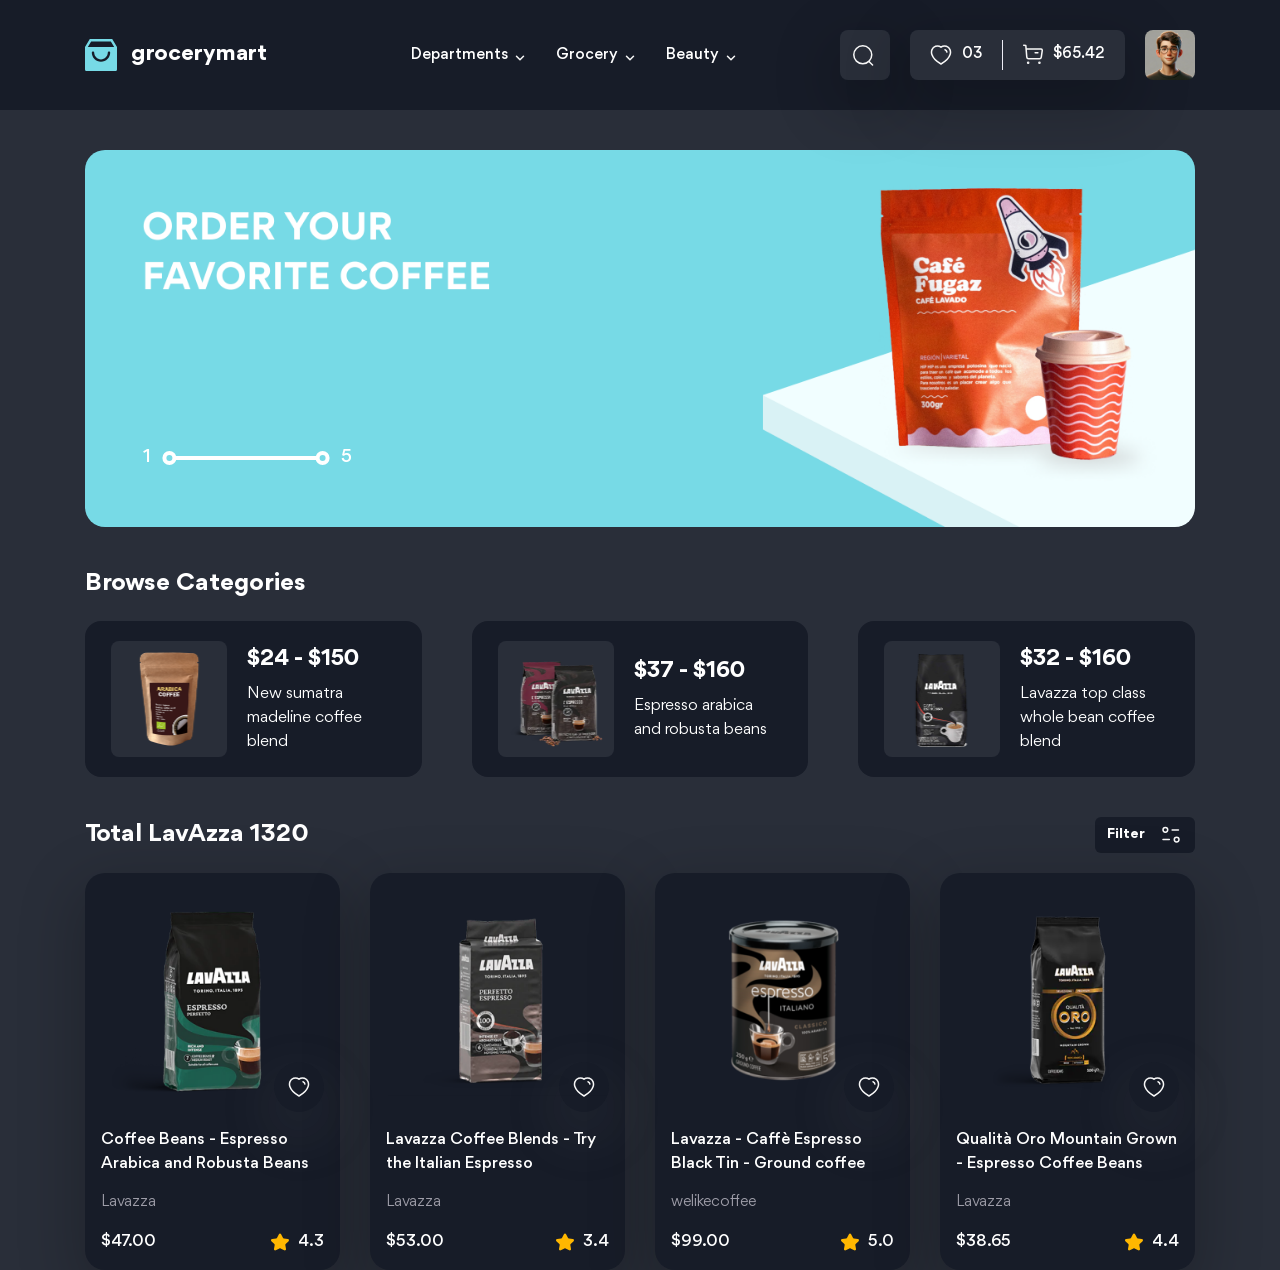
==== index.html @ 38f85eb4 "product card" ====
<!DOCTYPE html>
<html lang="en" class="dark">
    <head>
        <meta charset="UTF-8" />
        <meta name="viewport" content="width=device-width, initial-scale=1.0" />
        <title>Grocery Mart</title>

        <!-- Font -->
        <link rel="stylesheet" href="./assets/fonts/stylesheet.css" />
        <!-- Favicon -->
        <link rel="apple-touch-icon" sizes="76x76" href="./assets/favicon/apple-touch-icon.png" />
        <link rel="icon" type="image/png" sizes="32x32" href="./assets/favicon/favicon-32x32.png" />
        <link rel="icon" type="image/png" sizes="16x16" href="./assets/favicon/favicon-16x16.png" />
        <link rel="manifest" href="./assets/favicon/site.webmanifest" />
        <link rel="mask-icon" href="./assets/favicon/safari-pinned-tab.svg" color="#5bbad5" />
        <meta name="msapplication-TileColor" content="#da532c" />
        <meta name="theme-color" content="#ffffff" />

        <!-- Style CSS -->
        <link rel="stylesheet" href="./assets/css/main.css" />
        <!-- Scripts -->
        <script src="./assets/js/scripts.js"></script>
    </head>

    <body>
        <!-- Header -->
        <header id="header" class="header"></header>
        <script>
            load("#header", "./templates/header.html");
        </script>

        <!-- Main content -->
        <div class="container home">
            <!-- SlideShow -->
            <section class="home__container">
                <div class="slideshow">
                    <div class="slideshow__inner">
                        <div class="slideshow__item">
                            <a class="slideshow__link">
                                <picture>
                                    <source
                                        media="(max-width: 767.98px)"
                                        srcset="./assets/img/slideshow/slide-1-md.png"
                                    />
                                    <img src="./assets/img/slideshow/slide-1.png" alt="" class="slideshow__img" />
                                </picture>
                            </a>
                        </div>
                    </div>

                    <div class="slideshow__page">
                        <span class="slideshow__num">1</span>
                        <span class="slideshow__slider"></span>
                        <span class="slideshow__num">5</span>
                    </div>
                </div>
            </section>
            <!-- Browse Categories -->
            <section class="home__container">
                <h2 class="home__heading">Browse Categories</h2>
                <div class="home__cate row row-cols-3 row-cols-md-1">
                    <!-- Category item 1 -->
                    <div class="col">
                        <article class="cate-item">
                            <img src="./assets/img/category-item/item-1.png" alt="" class="cate-item__thumb" />
                            <section class="cate-item__info">
                                <h3 class="cate-item__title">$24 - $150</h3>
                                <p class="cate-item__desc">New sumatra madeline coffee blend</p>
                            </section>
                        </article>
                    </div>

                    <!-- Category item 2 -->
                    <div class="col">
                        <article class="cate-item">
                            <img src="./assets/img/category-item/item-2.png" alt="" class="cate-item__thumb" />
                            <section class="cate-item__info">
                                <h3 class="cate-item__title">$37 - $160</h3>
                                <p class="cate-item__desc">Espresso arabica and robusta beans</p>
                            </section>
                        </article>
                    </div>

                    <!-- Category item 3 -->
                    <div class="col">
                        <article class="cate-item">
                            <img src="./assets/img/category-item/item-3.png" alt="" class="cate-item__thumb" />
                            <section class="cate-item__info">
                                <h3 class="cate-item__title">$32 - $160</h3>
                                <p class="cate-item__desc">Lavazza top class whole bean coffee blend</p>
                            </section>
                        </article>
                    </div>
                </div>
            </section>
            <!-- Browse Product -->
            <section class="home__container">
                <div class="home__row">
                    <h2 class="home__heading">Total LavAzza 1320</h2>
                    <button class="filter-btn">
                        Filter
                        <img src="./assets/icons/filter.svg" alt="" class="icon filter-btn__icon" />
                    </button>
                </div>
                <div class="row row-cols-4 row-cols-lg-2 row-cols-sm-1 g-lg-3 g-md-2 gx-sm-4">
                    <!-- Product Card 1 -->
                    <div class="col">
                        <article class="product-card">
                            <div class="product-card__img-wrap">
                                <a href="#!">
                                    <img src="./assets/img/product/item-1.png" alt="" class="product-card__thumb" />
                                </a>
                                <button class="like-btn like-btn--liked product-card__like-btn">
                                    <img src="./assets/icons/heart.svg" alt="" class="icon like-btn__icon" />
                                </button>
                            </div>

                            <a href="">
                                <h3 class="product-card__title">Coffee Beans - Espresso Arabica and Robusta Beans</h3>
                            </a>
                            <p class="product-card__brand">Lavazza</p>
                            <div class="product-card__row">
                                <span class="product-card__price">$47.00</span>
                                <img src="./assets/icons/star.svg" alt="" class="product-card__star" />
                                <span class="product-card__score">4.3</span>
                            </div>
                        </article>
                    </div>

                    <!-- Product Card 2 -->
                    <div class="col">
                        <article class="product-card">
                            <div class="product-card__img-wrap">
                                <a href="#!">
                                    <img src="./assets/img/product/item-2.png" alt="" class="product-card__thumb" />
                                </a>
                                <button class="like-btn like-btn--liked product-card__like-btn">
                                    <img src="./assets/icons/heart.svg" alt="" class="icon like-btn__icon" />
                                </button>
                            </div>

                            <a href="">
                                <h3 class="product-card__title">Lavazza Coffee Blends - Try the Italian Espresso</h3>
                            </a>
                            <p class="product-card__brand">Lavazza</p>
                            <div class="product-card__row">
                                <span class="product-card__price">$53.00</span>
                                <img src="./assets/icons/star.svg" alt="" class="product-card__star" />
                                <span class="product-card__score">3.4</span>
                            </div>
                        </article>
                    </div>

                    <!-- Product Card 3 -->
                    <div class="col">
                        <article class="product-card">
                            <div class="product-card__img-wrap">
                                <a href="#!">
                                    <img src="./assets/img/product/item-3.png" alt="" class="product-card__thumb" />
                                </a>
                                <button class="like-btn like-btn--liked product-card__like-btn">
                                    <img src="./assets/icons/heart.svg" alt="" class="icon like-btn__icon" />
                                </button>
                            </div>

                            <a href="">
                                <h3 class="product-card__title">Lavazza - Caffè Espresso Black Tin - Ground coffee</h3>
                            </a>
                            <p class="product-card__brand">welikecoffee</p>
                            <div class="product-card__row">
                                <span class="product-card__price">$99.00</span>
                                <img src="./assets/icons/star.svg" alt="" class="product-card__star" />
                                <span class="product-card__score">5.0</span>
                            </div>
                        </article>
                    </div>

                    <!-- Product Card 4 -->
                    <div class="col">
                        <article class="product-card">
                            <div class="product-card__img-wrap">
                                <a href="#!">
                                    <img src="./assets/img/product/item-4.png" alt="" class="product-card__thumb" />
                                </a>
                                <button class="like-btn like-btn--liked product-card__like-btn">
                                    <img src="./assets/icons/heart.svg" alt="" class="icon like-btn__icon" />
                                </button>
                            </div>

                            <a href="">
                                <h3 class="product-card__title">Qualità Oro Mountain Grown - Espresso Coffee Beans</h3>
                            </a>
                            <p class="product-card__brand">Lavazza</p>
                            <div class="product-card__row">
                                <span class="product-card__price">$38.65 </span>
                                <img src="./assets/icons/star.svg" alt="" class="product-card__star" />
                                <span class="product-card__score">4.4</span>
                            </div>
                        </article>
                    </div>
                </div>
            </section>

            <!-- Footer -->
            <footer id="footer"></footer>
            <script>
                load("#footer", "./templates/footer.html");
            </script>
        </div>
    </body>
</html>
---- assets/fonts/stylesheet.css ----
@font-face {
    font-family: 'Gordita';
    src: url('Gordita-Bold.woff2') format('woff2'),
        url('Gordita-Bold.woff') format('woff');
    font-weight: bold;
    font-style: normal;
    font-display: swap;
}

@font-face {
    font-family: 'Gordita';
    src: url('Gordita-Light.woff2') format('woff2'),
        url('Gordita-Light.woff') format('woff');
    font-weight: 300;
    font-style: normal;
    font-display: swap;
}

@font-face {
    font-family: 'Gordita';
    src: url('Gordita-BoldItalic.woff2') format('woff2'),
        url('Gordita-BoldItalic.woff') format('woff');
    font-weight: bold;
    font-style: italic;
    font-display: swap;
}

@font-face {
    font-family: 'Gordita';
    src: url('Gordita-LightItalic.woff2') format('woff2'),
        url('Gordita-LightItalic.woff') format('woff');
    font-weight: 300;
    font-style: italic;
    font-display: swap;
}

@font-face {
    font-family: 'Gordita';
    src: url('Gordita-Regular.woff2') format('woff2'),
        url('Gordita-Regular.woff') format('woff');
    font-weight: normal;
    font-style: normal;
    font-display: swap;
}

@font-face {
    font-family: 'Gordita';
    src: url('Gordita-MediumItalic.woff2') format('woff2'),
        url('Gordita-MediumItalic.woff') format('woff');
    font-weight: 500;
    font-style: italic;
    font-display: swap;
}

@font-face {
    font-family: 'Gordita';
    src: url('Gordita-Black.woff2') format('woff2'),
        url('Gordita-Black.woff') format('woff');
    font-weight: 900;
    font-style: normal;
    font-display: swap;
}

@font-face {
    font-family: 'Gordita';
    src: url('Gordita-BlackItalic.woff2') format('woff2'),
        url('Gordita-BlackItalic.woff') format('woff');
    font-weight: 900;
    font-style: italic;
    font-display: swap;
}

@font-face {
    font-family: 'Gordita';
    src: url('Gordita-Italic.woff2') format('woff2'),
        url('Gordita-Italic.woff') format('woff');
    font-weight: normal;
    font-style: italic;
    font-display: swap;
}

@font-face {
    font-family: 'Gordita';
    src: url('Gordita-Medium.woff2') format('woff2'),
        url('Gordita-Medium.woff') format('woff');
    font-weight: 500;
    font-style: normal;
    font-display: swap;
}
---- assets/css/main.css ----
/* http://meyerweb.com/eric/tools/css/reset/ 
   v2.0 | 20110126
   License: none (public domain)
*/
html,
body,
div,
span,
applet,
object,
iframe,
h1,
h2,
h3,
h4,
h5,
h6,
p,
blockquote,
pre,
a,
abbr,
acronym,
address,
big,
cite,
code,
del,
dfn,
em,
img,
ins,
kbd,
q,
s,
samp,
small,
strike,
strong,
sub,
sup,
tt,
var,
b,
u,
i,
center,
dl,
dt,
dd,
ol,
ul,
li,
fieldset,
form,
label,
legend,
table,
caption,
tbody,
tfoot,
thead,
tr,
th,
td,
article,
aside,
canvas,
details,
embed,
figure,
figcaption,
footer,
header,
hgroup,
menu,
nav,
output,
ruby,
section,
summary,
time,
mark,
audio,
video {
  margin: 0;
  padding: 0;
  border: 0;
  font-size: 100%;
  font: inherit;
  vertical-align: baseline;
}

/* HTML5 display-role reset for older browsers */
article,
aside,
details,
figcaption,
figure,
footer,
header,
hgroup,
menu,
nav,
section {
  display: block;
}

body {
  line-height: 1;
}

ol,
ul {
  list-style: none;
}

blockquote,
q {
  quotes: none;
}

blockquote:before,
blockquote:after,
q:before,
q:after {
  content: "";
  content: none;
}

table {
  border-collapse: collapse;
  border-spacing: 0;
}

*,
::before,
::after {
  box-sizing: border-box;
}

html {
  font-size: 62.5%;
}

body {
  font-size: 1.6rem;
  font-family: Gordita, sans-serif;
  color: var(--text-color);
  background-color: var(--body-bg);
}

a {
  color: inherit;
  text-decoration: none;
}

button {
  padding: 0;
  border: none;
  outline: none;
  background-color: transparent;
  cursor: pointer;
}

a,
img,
button,
input,
textarea,
select {
  font-family: inherit;
  color: inherit;
  -webkit-tap-highlight-color: transparent;
}

.icon {
  filter: var(--icon-color);
}

.row > *, .container-fluid, .container {
  padding-left: calc(var(--grid-gutter-x) * 0.5);
  padding-right: calc(var(--grid-gutter-x) * 0.5);
}

.container-fluid, .container {
  --grid-gutter-x: 30px;
  --grid-gutter-y: 0;
  width: 100%;
  margin-left: auto;
  margin-right: auto;
}

.container {
  width: 1370px;
}

.row {
  display: flex;
  flex-wrap: wrap;
  margin-top: calc(var(--grid-gutter-y) * -1);
  margin-left: calc(var(--grid-gutter-x) * 0.5 * -1);
  margin-right: calc(var(--grid-gutter-x) * 0.5 * -1);
}
.row > * {
  margin-top: var(--grid-gutter-y);
}

.col {
  flex: 1 0;
}

.row-cols-1 > * {
  flex: 0 0 auto;
  width: 100%;
}

.row-cols-2 > * {
  flex: 0 0 auto;
  width: 50%;
}

.row-cols-3 > * {
  flex: 0 0 auto;
  width: 33.3333333333%;
}

.row-cols-4 > * {
  flex: 0 0 auto;
  width: 25%;
}

.row-cols-5 > * {
  flex: 0 0 auto;
  width: 20%;
}

.row-cols-6 > * {
  flex: 0 0 auto;
  width: 16.6666666667%;
}

.col-1 {
  flex: 0 0 auto;
  width: 8.3333333333%;
}

.col-2 {
  flex: 0 0 auto;
  width: 16.6666666667%;
}

.col-3 {
  flex: 0 0 auto;
  width: 25%;
}

.col-4 {
  flex: 0 0 auto;
  width: 33.3333333333%;
}

.col-5 {
  flex: 0 0 auto;
  width: 41.6666666667%;
}

.col-6 {
  flex: 0 0 auto;
  width: 50%;
}

.col-7 {
  flex: 0 0 auto;
  width: 58.3333333333%;
}

.col-8 {
  flex: 0 0 auto;
  width: 66.6666666667%;
}

.col-9 {
  flex: 0 0 auto;
  width: 75%;
}

.col-10 {
  flex: 0 0 auto;
  width: 83.3333333333%;
}

.col-11 {
  flex: 0 0 auto;
  width: 91.6666666667%;
}

.col-12 {
  flex: 0 0 auto;
  width: 100%;
}

.offset-0 {
  margin-left: 0;
}

.offset-1 {
  margin-left: 8.3333333333%;
}

.offset-2 {
  margin-left: 16.6666666667%;
}

.offset-3 {
  margin-left: 25%;
}

.offset-4 {
  margin-left: 33.3333333333%;
}

.offset-5 {
  margin-left: 41.6666666667%;
}

.offset-6 {
  margin-left: 50%;
}

.offset-7 {
  margin-left: 58.3333333333%;
}

.offset-8 {
  margin-left: 66.6666666667%;
}

.offset-9 {
  margin-left: 75%;
}

.offset-10 {
  margin-left: 83.3333333333%;
}

.offset-11 {
  margin-left: 91.6666666667%;
}

.g-0,
.gx-0 {
  --grid-gutter-x: 0px;
}

.g-0,
.gy-0 {
  --grid-gutter-y: 0px;
}

.g-1,
.gx-1 {
  --grid-gutter-x: 7.5px;
}

.g-1,
.gy-1 {
  --grid-gutter-y: 7.5px;
}

.g-2,
.gx-2 {
  --grid-gutter-x: 15px;
}

.g-2,
.gy-2 {
  --grid-gutter-y: 15px;
}

.g-3,
.gx-3 {
  --grid-gutter-x: 30px;
}

.g-3,
.gy-3 {
  --grid-gutter-y: 30px;
}

.g-4,
.gx-4 {
  --grid-gutter-x: 45px;
}

.g-4,
.gy-4 {
  --grid-gutter-y: 45px;
}

.g-5,
.gx-5 {
  --grid-gutter-x: 90px;
}

.g-5,
.gy-5 {
  --grid-gutter-y: 90px;
}

@media (max-width: 1399.98px) {
  .container {
    max-width: 1140px;
  }
  .row-cols-xxl-1 > * {
    flex: 0 0 auto;
    width: 100%;
  }
  .row-cols-xxl-2 > * {
    flex: 0 0 auto;
    width: 50%;
  }
  .row-cols-xxl-3 > * {
    flex: 0 0 auto;
    width: 33.3333333333%;
  }
  .row-cols-xxl-4 > * {
    flex: 0 0 auto;
    width: 25%;
  }
  .row-cols-xxl-5 > * {
    flex: 0 0 auto;
    width: 20%;
  }
  .row-cols-xxl-6 > * {
    flex: 0 0 auto;
    width: 16.6666666667%;
  }
  .col-xxl-1 {
    flex: 0 0 auto;
    width: 8.3333333333%;
  }
  .col-xxl-2 {
    flex: 0 0 auto;
    width: 16.6666666667%;
  }
  .col-xxl-3 {
    flex: 0 0 auto;
    width: 25%;
  }
  .col-xxl-4 {
    flex: 0 0 auto;
    width: 33.3333333333%;
  }
  .col-xxl-5 {
    flex: 0 0 auto;
    width: 41.6666666667%;
  }
  .col-xxl-6 {
    flex: 0 0 auto;
    width: 50%;
  }
  .col-xxl-7 {
    flex: 0 0 auto;
    width: 58.3333333333%;
  }
  .col-xxl-8 {
    flex: 0 0 auto;
    width: 66.6666666667%;
  }
  .col-xxl-9 {
    flex: 0 0 auto;
    width: 75%;
  }
  .col-xxl-10 {
    flex: 0 0 auto;
    width: 83.3333333333%;
  }
  .col-xxl-11 {
    flex: 0 0 auto;
    width: 91.6666666667%;
  }
  .col-xxl-12 {
    flex: 0 0 auto;
    width: 100%;
  }
  .offset-xxl-0 {
    margin-left: 0;
  }
  .offset-xxl-1 {
    margin-left: 8.3333333333%;
  }
  .offset-xxl-2 {
    margin-left: 16.6666666667%;
  }
  .offset-xxl-3 {
    margin-left: 25%;
  }
  .offset-xxl-4 {
    margin-left: 33.3333333333%;
  }
  .offset-xxl-5 {
    margin-left: 41.6666666667%;
  }
  .offset-xxl-6 {
    margin-left: 50%;
  }
  .offset-xxl-7 {
    margin-left: 58.3333333333%;
  }
  .offset-xxl-8 {
    margin-left: 66.6666666667%;
  }
  .offset-xxl-9 {
    margin-left: 75%;
  }
  .offset-xxl-10 {
    margin-left: 83.3333333333%;
  }
  .offset-xxl-11 {
    margin-left: 91.6666666667%;
  }
  .g-xxl-0,
  .gx-xxl-0 {
    --grid-gutter-x: 0px;
  }
  .g-xxl-0,
  .gy-xxl-0 {
    --grid-gutter-y: 0px;
  }
  .g-xxl-1,
  .gx-xxl-1 {
    --grid-gutter-x: 7.5px;
  }
  .g-xxl-1,
  .gy-xxl-1 {
    --grid-gutter-y: 7.5px;
  }
  .g-xxl-2,
  .gx-xxl-2 {
    --grid-gutter-x: 15px;
  }
  .g-xxl-2,
  .gy-xxl-2 {
    --grid-gutter-y: 15px;
  }
  .g-xxl-3,
  .gx-xxl-3 {
    --grid-gutter-x: 30px;
  }
  .g-xxl-3,
  .gy-xxl-3 {
    --grid-gutter-y: 30px;
  }
  .g-xxl-4,
  .gx-xxl-4 {
    --grid-gutter-x: 45px;
  }
  .g-xxl-4,
  .gy-xxl-4 {
    --grid-gutter-y: 45px;
  }
  .g-xxl-5,
  .gx-xxl-5 {
    --grid-gutter-x: 90px;
  }
  .g-xxl-5,
  .gy-xxl-5 {
    --grid-gutter-y: 90px;
  }
}
@media (max-width: 1199.98px) {
  .container {
    max-width: 960px;
  }
  .row-cols-xl-1 > * {
    flex: 0 0 auto;
    width: 100%;
  }
  .row-cols-xl-2 > * {
    flex: 0 0 auto;
    width: 50%;
  }
  .row-cols-xl-3 > * {
    flex: 0 0 auto;
    width: 33.3333333333%;
  }
  .row-cols-xl-4 > * {
    flex: 0 0 auto;
    width: 25%;
  }
  .row-cols-xl-5 > * {
    flex: 0 0 auto;
    width: 20%;
  }
  .row-cols-xl-6 > * {
    flex: 0 0 auto;
    width: 16.6666666667%;
  }
  .col-xl-1 {
    flex: 0 0 auto;
    width: 8.3333333333%;
  }
  .col-xl-2 {
    flex: 0 0 auto;
    width: 16.6666666667%;
  }
  .col-xl-3 {
    flex: 0 0 auto;
    width: 25%;
  }
  .col-xl-4 {
    flex: 0 0 auto;
    width: 33.3333333333%;
  }
  .col-xl-5 {
    flex: 0 0 auto;
    width: 41.6666666667%;
  }
  .col-xl-6 {
    flex: 0 0 auto;
    width: 50%;
  }
  .col-xl-7 {
    flex: 0 0 auto;
    width: 58.3333333333%;
  }
  .col-xl-8 {
    flex: 0 0 auto;
    width: 66.6666666667%;
  }
  .col-xl-9 {
    flex: 0 0 auto;
    width: 75%;
  }
  .col-xl-10 {
    flex: 0 0 auto;
    width: 83.3333333333%;
  }
  .col-xl-11 {
    flex: 0 0 auto;
    width: 91.6666666667%;
  }
  .col-xl-12 {
    flex: 0 0 auto;
    width: 100%;
  }
  .offset-xl-0 {
    margin-left: 0;
  }
  .offset-xl-1 {
    margin-left: 8.3333333333%;
  }
  .offset-xl-2 {
    margin-left: 16.6666666667%;
  }
  .offset-xl-3 {
    margin-left: 25%;
  }
  .offset-xl-4 {
    margin-left: 33.3333333333%;
  }
  .offset-xl-5 {
    margin-left: 41.6666666667%;
  }
  .offset-xl-6 {
    margin-left: 50%;
  }
  .offset-xl-7 {
    margin-left: 58.3333333333%;
  }
  .offset-xl-8 {
    margin-left: 66.6666666667%;
  }
  .offset-xl-9 {
    margin-left: 75%;
  }
  .offset-xl-10 {
    margin-left: 83.3333333333%;
  }
  .offset-xl-11 {
    margin-left: 91.6666666667%;
  }
  .g-xl-0,
  .gx-xl-0 {
    --grid-gutter-x: 0px;
  }
  .g-xl-0,
  .gy-xl-0 {
    --grid-gutter-y: 0px;
  }
  .g-xl-1,
  .gx-xl-1 {
    --grid-gutter-x: 7.5px;
  }
  .g-xl-1,
  .gy-xl-1 {
    --grid-gutter-y: 7.5px;
  }
  .g-xl-2,
  .gx-xl-2 {
    --grid-gutter-x: 15px;
  }
  .g-xl-2,
  .gy-xl-2 {
    --grid-gutter-y: 15px;
  }
  .g-xl-3,
  .gx-xl-3 {
    --grid-gutter-x: 30px;
  }
  .g-xl-3,
  .gy-xl-3 {
    --grid-gutter-y: 30px;
  }
  .g-xl-4,
  .gx-xl-4 {
    --grid-gutter-x: 45px;
  }
  .g-xl-4,
  .gy-xl-4 {
    --grid-gutter-y: 45px;
  }
  .g-xl-5,
  .gx-xl-5 {
    --grid-gutter-x: 90px;
  }
  .g-xl-5,
  .gy-xl-5 {
    --grid-gutter-y: 90px;
  }
}
@media (max-width: 991.98px) {
  .container {
    max-width: 720px;
  }
  .row-cols-lg-1 > * {
    flex: 0 0 auto;
    width: 100%;
  }
  .row-cols-lg-2 > * {
    flex: 0 0 auto;
    width: 50%;
  }
  .row-cols-lg-3 > * {
    flex: 0 0 auto;
    width: 33.3333333333%;
  }
  .row-cols-lg-4 > * {
    flex: 0 0 auto;
    width: 25%;
  }
  .row-cols-lg-5 > * {
    flex: 0 0 auto;
    width: 20%;
  }
  .row-cols-lg-6 > * {
    flex: 0 0 auto;
    width: 16.6666666667%;
  }
  .col-lg-1 {
    flex: 0 0 auto;
    width: 8.3333333333%;
  }
  .col-lg-2 {
    flex: 0 0 auto;
    width: 16.6666666667%;
  }
  .col-lg-3 {
    flex: 0 0 auto;
    width: 25%;
  }
  .col-lg-4 {
    flex: 0 0 auto;
    width: 33.3333333333%;
  }
  .col-lg-5 {
    flex: 0 0 auto;
    width: 41.6666666667%;
  }
  .col-lg-6 {
    flex: 0 0 auto;
    width: 50%;
  }
  .col-lg-7 {
    flex: 0 0 auto;
    width: 58.3333333333%;
  }
  .col-lg-8 {
    flex: 0 0 auto;
    width: 66.6666666667%;
  }
  .col-lg-9 {
    flex: 0 0 auto;
    width: 75%;
  }
  .col-lg-10 {
    flex: 0 0 auto;
    width: 83.3333333333%;
  }
  .col-lg-11 {
    flex: 0 0 auto;
    width: 91.6666666667%;
  }
  .col-lg-12 {
    flex: 0 0 auto;
    width: 100%;
  }
  .offset-lg-0 {
    margin-left: 0;
  }
  .offset-lg-1 {
    margin-left: 8.3333333333%;
  }
  .offset-lg-2 {
    margin-left: 16.6666666667%;
  }
  .offset-lg-3 {
    margin-left: 25%;
  }
  .offset-lg-4 {
    margin-left: 33.3333333333%;
  }
  .offset-lg-5 {
    margin-left: 41.6666666667%;
  }
  .offset-lg-6 {
    margin-left: 50%;
  }
  .offset-lg-7 {
    margin-left: 58.3333333333%;
  }
  .offset-lg-8 {
    margin-left: 66.6666666667%;
  }
  .offset-lg-9 {
    margin-left: 75%;
  }
  .offset-lg-10 {
    margin-left: 83.3333333333%;
  }
  .offset-lg-11 {
    margin-left: 91.6666666667%;
  }
  .g-lg-0,
  .gx-lg-0 {
    --grid-gutter-x: 0px;
  }
  .g-lg-0,
  .gy-lg-0 {
    --grid-gutter-y: 0px;
  }
  .g-lg-1,
  .gx-lg-1 {
    --grid-gutter-x: 7.5px;
  }
  .g-lg-1,
  .gy-lg-1 {
    --grid-gutter-y: 7.5px;
  }
  .g-lg-2,
  .gx-lg-2 {
    --grid-gutter-x: 15px;
  }
  .g-lg-2,
  .gy-lg-2 {
    --grid-gutter-y: 15px;
  }
  .g-lg-3,
  .gx-lg-3 {
    --grid-gutter-x: 30px;
  }
  .g-lg-3,
  .gy-lg-3 {
    --grid-gutter-y: 30px;
  }
  .g-lg-4,
  .gx-lg-4 {
    --grid-gutter-x: 45px;
  }
  .g-lg-4,
  .gy-lg-4 {
    --grid-gutter-y: 45px;
  }
  .g-lg-5,
  .gx-lg-5 {
    --grid-gutter-x: 90px;
  }
  .g-lg-5,
  .gy-lg-5 {
    --grid-gutter-y: 90px;
  }
}
@media (max-width: 767.98px) {
  .container {
    max-width: 540px;
  }
  .row-cols-md-1 > * {
    flex: 0 0 auto;
    width: 100%;
  }
  .row-cols-md-2 > * {
    flex: 0 0 auto;
    width: 50%;
  }
  .row-cols-md-3 > * {
    flex: 0 0 auto;
    width: 33.3333333333%;
  }
  .row-cols-md-4 > * {
    flex: 0 0 auto;
    width: 25%;
  }
  .row-cols-md-5 > * {
    flex: 0 0 auto;
    width: 20%;
  }
  .row-cols-md-6 > * {
    flex: 0 0 auto;
    width: 16.6666666667%;
  }
  .col-md-1 {
    flex: 0 0 auto;
    width: 8.3333333333%;
  }
  .col-md-2 {
    flex: 0 0 auto;
    width: 16.6666666667%;
  }
  .col-md-3 {
    flex: 0 0 auto;
    width: 25%;
  }
  .col-md-4 {
    flex: 0 0 auto;
    width: 33.3333333333%;
  }
  .col-md-5 {
    flex: 0 0 auto;
    width: 41.6666666667%;
  }
  .col-md-6 {
    flex: 0 0 auto;
    width: 50%;
  }
  .col-md-7 {
    flex: 0 0 auto;
    width: 58.3333333333%;
  }
  .col-md-8 {
    flex: 0 0 auto;
    width: 66.6666666667%;
  }
  .col-md-9 {
    flex: 0 0 auto;
    width: 75%;
  }
  .col-md-10 {
    flex: 0 0 auto;
    width: 83.3333333333%;
  }
  .col-md-11 {
    flex: 0 0 auto;
    width: 91.6666666667%;
  }
  .col-md-12 {
    flex: 0 0 auto;
    width: 100%;
  }
  .offset-md-0 {
    margin-left: 0;
  }
  .offset-md-1 {
    margin-left: 8.3333333333%;
  }
  .offset-md-2 {
    margin-left: 16.6666666667%;
  }
  .offset-md-3 {
    margin-left: 25%;
  }
  .offset-md-4 {
    margin-left: 33.3333333333%;
  }
  .offset-md-5 {
    margin-left: 41.6666666667%;
  }
  .offset-md-6 {
    margin-left: 50%;
  }
  .offset-md-7 {
    margin-left: 58.3333333333%;
  }
  .offset-md-8 {
    margin-left: 66.6666666667%;
  }
  .offset-md-9 {
    margin-left: 75%;
  }
  .offset-md-10 {
    margin-left: 83.3333333333%;
  }
  .offset-md-11 {
    margin-left: 91.6666666667%;
  }
  .g-md-0,
  .gx-md-0 {
    --grid-gutter-x: 0px;
  }
  .g-md-0,
  .gy-md-0 {
    --grid-gutter-y: 0px;
  }
  .g-md-1,
  .gx-md-1 {
    --grid-gutter-x: 7.5px;
  }
  .g-md-1,
  .gy-md-1 {
    --grid-gutter-y: 7.5px;
  }
  .g-md-2,
  .gx-md-2 {
    --grid-gutter-x: 15px;
  }
  .g-md-2,
  .gy-md-2 {
    --grid-gutter-y: 15px;
  }
  .g-md-3,
  .gx-md-3 {
    --grid-gutter-x: 30px;
  }
  .g-md-3,
  .gy-md-3 {
    --grid-gutter-y: 30px;
  }
  .g-md-4,
  .gx-md-4 {
    --grid-gutter-x: 45px;
  }
  .g-md-4,
  .gy-md-4 {
    --grid-gutter-y: 45px;
  }
  .g-md-5,
  .gx-md-5 {
    --grid-gutter-x: 90px;
  }
  .g-md-5,
  .gy-md-5 {
    --grid-gutter-y: 90px;
  }
}
@media (max-width: 575.98px) {
  .container {
    max-width: 100%;
  }
  .row-cols-sm-1 > * {
    flex: 0 0 auto;
    width: 100%;
  }
  .row-cols-sm-2 > * {
    flex: 0 0 auto;
    width: 50%;
  }
  .row-cols-sm-3 > * {
    flex: 0 0 auto;
    width: 33.3333333333%;
  }
  .row-cols-sm-4 > * {
    flex: 0 0 auto;
    width: 25%;
  }
  .row-cols-sm-5 > * {
    flex: 0 0 auto;
    width: 20%;
  }
  .row-cols-sm-6 > * {
    flex: 0 0 auto;
    width: 16.6666666667%;
  }
  .col-sm-1 {
    flex: 0 0 auto;
    width: 8.3333333333%;
  }
  .col-sm-2 {
    flex: 0 0 auto;
    width: 16.6666666667%;
  }
  .col-sm-3 {
    flex: 0 0 auto;
    width: 25%;
  }
  .col-sm-4 {
    flex: 0 0 auto;
    width: 33.3333333333%;
  }
  .col-sm-5 {
    flex: 0 0 auto;
    width: 41.6666666667%;
  }
  .col-sm-6 {
    flex: 0 0 auto;
    width: 50%;
  }
  .col-sm-7 {
    flex: 0 0 auto;
    width: 58.3333333333%;
  }
  .col-sm-8 {
    flex: 0 0 auto;
    width: 66.6666666667%;
  }
  .col-sm-9 {
    flex: 0 0 auto;
    width: 75%;
  }
  .col-sm-10 {
    flex: 0 0 auto;
    width: 83.3333333333%;
  }
  .col-sm-11 {
    flex: 0 0 auto;
    width: 91.6666666667%;
  }
  .col-sm-12 {
    flex: 0 0 auto;
    width: 100%;
  }
  .offset-sm-0 {
    margin-left: 0;
  }
  .offset-sm-1 {
    margin-left: 8.3333333333%;
  }
  .offset-sm-2 {
    margin-left: 16.6666666667%;
  }
  .offset-sm-3 {
    margin-left: 25%;
  }
  .offset-sm-4 {
    margin-left: 33.3333333333%;
  }
  .offset-sm-5 {
    margin-left: 41.6666666667%;
  }
  .offset-sm-6 {
    margin-left: 50%;
  }
  .offset-sm-7 {
    margin-left: 58.3333333333%;
  }
  .offset-sm-8 {
    margin-left: 66.6666666667%;
  }
  .offset-sm-9 {
    margin-left: 75%;
  }
  .offset-sm-10 {
    margin-left: 83.3333333333%;
  }
  .offset-sm-11 {
    margin-left: 91.6666666667%;
  }
  .g-sm-0,
  .gx-sm-0 {
    --grid-gutter-x: 0px;
  }
  .g-sm-0,
  .gy-sm-0 {
    --grid-gutter-y: 0px;
  }
  .g-sm-1,
  .gx-sm-1 {
    --grid-gutter-x: 7.5px;
  }
  .g-sm-1,
  .gy-sm-1 {
    --grid-gutter-y: 7.5px;
  }
  .g-sm-2,
  .gx-sm-2 {
    --grid-gutter-x: 15px;
  }
  .g-sm-2,
  .gy-sm-2 {
    --grid-gutter-y: 15px;
  }
  .g-sm-3,
  .gx-sm-3 {
    --grid-gutter-x: 30px;
  }
  .g-sm-3,
  .gy-sm-3 {
    --grid-gutter-y: 30px;
  }
  .g-sm-4,
  .gx-sm-4 {
    --grid-gutter-x: 45px;
  }
  .g-sm-4,
  .gy-sm-4 {
    --grid-gutter-y: 45px;
  }
  .g-sm-5,
  .gx-sm-5 {
    --grid-gutter-x: 90px;
  }
  .g-sm-5,
  .gy-sm-5 {
    --grid-gutter-y: 90px;
  }
}
.d-block {
  display: block !important;
}

.d-flex {
  display: flex !important;
}

.d-grid {
  display: grid !important;
}

.d-none {
  display: none !important;
}

@media (max-width: 1399.98px) {
  .d-xxl-block {
    display: block !important;
  }
  .d-xxl-flex {
    display: flex !important;
  }
  .d-xxl-grid {
    display: grid !important;
  }
  .d-xxl-none {
    display: none !important;
  }
}
@media (max-width: 1199.98px) {
  .d-xl-block {
    display: block !important;
  }
  .d-xl-flex {
    display: flex !important;
  }
  .d-xl-grid {
    display: grid !important;
  }
  .d-xl-none {
    display: none !important;
  }
}
@media (max-width: 991.98px) {
  .d-lg-block {
    display: block !important;
  }
  .d-lg-flex {
    display: flex !important;
  }
  .d-lg-grid {
    display: grid !important;
  }
  .d-lg-none {
    display: none !important;
  }
}
@media (max-width: 767.98px) {
  .d-md-block {
    display: block !important;
  }
  .d-md-flex {
    display: flex !important;
  }
  .d-md-grid {
    display: grid !important;
  }
  .d-md-none {
    display: none !important;
  }
}
@media (max-width: 575.98px) {
  .d-sm-block {
    display: block !important;
  }
  .d-sm-flex {
    display: flex !important;
  }
  .d-sm-grid {
    display: grid !important;
  }
  .d-sm-none {
    display: none !important;
  }
}
html {
  --text-color: #1a162e;
  --icon-color: brightness(0) saturate(100%) invert(8%) sepia(12%) saturate(4150%) hue-rotate(216deg) brightness(93%)
      contrast(95%);
  --body-bg: #f6f6f6;
  --header-bg-color: #eee;
  --top-act-group-bg-color: #fff;
  --top-act-group-shadow: rgba(237, 237, 246, 0.2);
  --top-act-group-separate: #ededf6;
  --dropdown-bg-color: #fff;
  --dropdown-shadow-color: rgba(200, 200, 200, 0.4);
  --top-menu-border-color: #d2d1d6;
  --sidebar-bg: #fff;
  --cate-item-bg: #eee;
  --cate-item-thumb-bg: #fff;
  --cate-item-title-color: #000;
  --filter-btn-color: #6c6c72;
  --filter-btn-bg: #fff;
  --like-btn-shadow: rgba(124, 124, 124, 0.2);
  --product-card-bg: #fff;
  --product-card-shadow: rgba(237, 237, 246, 0.2);
}
@media (max-width: 991.98px) {
  html {
    --header-bg-color: #fff;
    --header-shadow-color: rgba(237, 237, 246, 0.2);
  }
}
@media (max-width: 767.98px) {
  html {
    --cate-item-bg: #fff;
  }
}

html.dark {
  --text-color: #fff;
  --icon-color: brightness(0) saturate(100%) invert(100%) sepia(0%) saturate(7500%) hue-rotate(341deg)
      brightness(101%) contrast(94%);
  --body-bg: #292e39;
  --header-bg-color: #171c28;
  --top-act-group-bg-color: #292e39;
  --top-act-group-shadow: rgba(0, 0, 0, 0.2);
  --top-act-group-separate: #ededf6;
  --dropdown-bg-color: #2f3441;
  --dropdown-shadow-color: rgba(23, 28, 40, 0.4);
  --dropdown-arrow-color: brightness(0) saturate(100%) invert(19%) sepia(14%) saturate(862%) hue-rotate(185deg)
      brightness(88%) contrast(89%);
  --top-menu-border-color: #171c28;
  --menu-column-icon-color: brightness(0) saturate(100%) invert(99%) sepia(85%) saturate(55%) hue-rotate(210deg)
      brightness(113%) contrast(95%);
  --sidebar-bg: #292e39;
  --cate-item-bg: #171c28;
  --cate-item-thumb-bg: #292e39;
  --cate-item-title-color: #fff;
  --filter-btn-color: #fff;
  --filter-btn-bg: #171c28;
  --product-card-bg: #171c28;
  --product-card-shadow: rgba(0, 0, 0, 0.2);
}
@media (max-width: 991.98px) {
  html.dark {
    --header-shadow-color: rgba(0, 0, 0, 0.2);
  }
}

.top-act__btn, .top-act__group, .top-act, .navbar__link, .navbar__list, .top-bar {
  display: flex;
  align-items: center;
}

.header {
  background-color: var(--header-bg-color);
}
@media (max-width: 991.98px) {
  .header {
    box-shadow: 0px 20px 60px 10px var(--header-shadow-color);
  }
}

.top-bar {
  position: relative;
  z-index: 1;
  padding: 30px 0;
}
@media (max-width: 767.98px) {
  .top-bar {
    padding: 16px 0;
    justify-content: space-between;
  }
}
@media (max-width: 991.98px) {
  .top-bar {
    padding: 20px 0;
  }
}

.navbar {
  margin-left: 129px;
}
@media (max-width: 1199.98px) {
  .navbar {
    margin-left: 28px;
  }
}
@media (max-width: 991.98px) {
  .navbar {
    position: fixed;
    z-index: 9;
    inset: 0 50% 0 0;
    margin-left: 0;
    padding: 20px 0;
    background-color: var(--sidebar-bg);
    border-radius: 0px 20px 20px 0px;
    translate: -100%;
    transition: translate 0.5s;
  }
  .navbar.show {
    translate: 0;
    box-shadow: 0px 40px 90px 20px var(--dropdown-shadow-color);
  }
  .navbar.show ~ .navbar__overlay {
    visibility: visible;
    opacity: 1;
  }
}
@media (max-width: 575.98px) {
  .navbar {
    inset: 0 20% 0 0;
  }
}
.navbar__close-btn {
  display: none;
}
@media (max-width: 991.98px) {
  .navbar__close-btn {
    display: block;
    padding: 10px 40px;
  }
}
@media (max-width: 575.98px) {
  .navbar__close-btn {
    padding: 0px 20px 10px;
  }
}
.navbar__overlay {
  visibility: hidden;
  opacity: 0;
  transition: visibility 0.5s, opacity 0.5s;
}
@media (max-width: 991.98px) {
  .navbar__overlay {
    position: fixed;
    inset: 0;
    z-index: 8;
    background-color: rgba(0, 0, 0, 0.4);
  }
}
@media (max-width: 991.98px) {
  .navbar__list {
    flex-direction: column;
    align-items: flex-start;
    overflow-y: auto;
    overscroll-behavior: contain;
    height: calc(100% - 40px);
  }
}
@media (max-width: 767.98px) {
  .navbar__list {
    height: calc(100% - 125px);
  }
}
.navbar__link {
  gap: 6px;
  padding: 0 15px;
  height: 50px;
  font-size: 1.5rem;
  font-weight: 500;
  line-height: 1.467;
}
@media (max-width: 991.98px) {
  .navbar__link {
    padding: 0 40px;
    justify-content: space-between;
    font-size: 1.6rem;
    line-height: 150%; /* 150% */
  }
}
@media (max-width: 575.98px) {
  .navbar__link {
    height: 44px;
    padding: 0 20px;
  }
}
.navbar__item:hover .dropdown {
  display: block;
}
@media (max-width: 991.98px) {
  .navbar__item {
    width: 100%;
  }
  .navbar__item:hover .dropdown {
    display: none;
  }
  .navbar__item--active .dropdown {
    display: block !important;
  }
}
.navbar__arrow {
  margin-top: 5px;
  transition: rotate 0.25s;
}
@media (max-width: 991.98px) {
  .navbar__arrow {
    rotate: -90deg;
  }
}
.navbar__item--active .navbar__arrow {
  rotate: 0deg;
}

.top-act {
  gap: 20px;
  margin-left: auto;
}
@media (max-width: 767.98px) {
  .top-act {
    margin-left: 0;
  }
}
.top-act__group {
  min-width: 50px;
  height: 50px;
  border-radius: 8px;
  background: var(--top-act-group-bg-color);
  box-shadow: 0px 20px 60px 10px var(--top-act-group-shadow);
}
@media (max-width: 991.98px) {
  .top-act__group--single {
    display: none;
  }
}
.top-act__group--single .top-act__btn {
  padding: 13px;
}
.top-act__btn {
  gap: 10px;
  padding: 13px 20px;
  cursor: pointer;
}
.top-act__title {
  font-size: 1.5rem;
  font-weight: 500;
  line-height: 146.667%;
}
.top-act__separate {
  width: 1px;
  height: 30px;
  background: var(--top-act-group-separate);
}
.top-act__avatar {
  display: block;
  width: 50px;
  height: 50px;
  border-radius: 8px;
  cursor: pointer;
}

.nav-btn {
  height: 50px;
  align-items: center;
  padding: 0 40px;
}
@media (max-width: 575.98px) {
  .nav-btn {
    height: 44px;
    padding: 0 20px;
  }
}
.nav-btn__title, .nav-btn__qnt {
  font-size: 1.5rem;
  font-weight: 500;
  line-height: 2.2rem; /* 146.667% */
}
.nav-btn__title {
  margin-left: 16px;
}
.nav-btn__qnt {
  margin-left: auto;
}

.logo {
  display: flex;
  align-items: center;
  gap: 14px;
}
@media (max-width: 991.98px) {
  .logo {
    gap: 10px;
    margin-left: 45px;
  }
}
@media (max-width: 767.98px) {
  .logo {
    margin-left: 0;
  }
}
.logo__title {
  font-size: 2.2rem;
  font-weight: 700;
  line-height: 1.45;
}
@media (max-width: 991.98px) {
  .logo__title {
    font-size: 1.8rem;
  }
}
@media (max-width: 991.98px) {
  .logo__img {
    width: 24px;
  }
}

.dropdown {
  position: absolute;
  left: 0;
  width: min(1240px, 100%);
  padding-top: 54px;
  display: none;
}
@media (max-width: 991.98px) {
  .dropdown {
    padding-top: 0;
    position: static;
  }
}
.dropdown__inner {
  --inner-padding: 30px;
  position: relative;
  padding: var(--inner-padding);
  border-radius: 20px;
  background: var(--dropdown-bg-color);
  box-shadow: 0px 40px 90px 20px var(--dropdown-shadow-color);
}
.dropdown__inner::before {
  content: url(../icons/dropdown-arow.svg);
  position: absolute;
  top: -12px;
  left: var(--arrow-left-pos);
  transform: translateX(-50%);
  filter: var(--dropdown-arrow-color);
}
@media (max-width: 991.98px) {
  .dropdown__inner {
    padding: 0 40px;
    border-radius: 0;
    background: transparent;
    box-shadow: none;
  }
  .dropdown__inner::before {
    content: none;
  }
}
@media (max-width: 575.98px) {
  .dropdown__inner {
    padding: 0 20px;
  }
}

.top-menu {
  --main-column-width: 292px;
  --max-inner-height: calc(min(582px, 100vh - 158px) - var(--inner-padding) * 2);
  position: relative;
}
.top-menu__main {
  width: var(--main-column-width);
  height: var(--max-inner-height);
  box-shadow: 1px 0 0 var(--top-menu-border-color);
  overflow-y: auto;
}
@media (max-width: 991.98px) {
  .top-menu__main {
    width: 100%;
    height: auto;
    box-shadow: none;
  }
}

.menu-column {
  display: flex;
  gap: 14px;
}
.menu-column + .menu-column {
  margin-top: 20px;
}
@media (max-width: 991.98px) {
  .menu-column {
    margin-top: 12px;
  }
}
.menu-column__icon {
  position: relative;
  flex-shrink: 0;
  width: 36px;
  height: 36px;
}
@media (max-width: 1199.98px) {
  .menu-column__icon {
    display: none;
  }
}
@media (max-width: 991.98px) {
  .menu-column__icon {
    display: block;
  }
}
.menu-column__icon-1 {
  width: 30px;
  height: 30px;
  object-fit: contain;
}
.menu-column__icon-2 {
  position: absolute;
  right: 0;
  bottom: 0;
  width: 24px;
  height: 24px;
  object-fit: contain;
  filter: var(--menu-column-icon-color);
}
.menu-column__content {
  flex: 1;
}
.menu-column__heading {
  margin: 4px 0 24px;
  font-size: 1.6rem;
  font-weight: 500;
  line-height: 150%;
}
.menu-column__list {
  margin-top: 19px;
}
@media (max-width: 991.98px) {
  .menu-column__list {
    margin-top: 0;
  }
}
.menu-column__item--active .sub-menu {
  display: grid;
}
.menu-column__item--active > .menu-column__link, .menu-column__item:hover > .menu-column__link {
  color: #0071dc;
  font-weight: 500;
}
.menu-column__link {
  display: block;
  padding: 7px 0;
  font-size: 1.4rem;
  line-height: 142.857%;
}

.sub-menu {
  padding-left: var(--inner-padding);
  position: absolute;
  inset: 0 0 0 var(--main-column-width);
  display: none;
  grid-template-columns: repeat(3, 1fr);
  gap: var(--inner-padding);
  overflow-y: auto;
}
@media (max-width: 991.98px) {
  .sub-menu {
    padding-left: 0;
    position: initial;
    grid-template-columns: 1fr;
  }
}
.sub-menu--not-main {
  padding-left: 0;
  height: var(--max-inner-height);
  position: initial;
  inset: initial;
  display: grid;
  grid-template-columns: repeat(4, 1fr);
}
@media (max-width: 991.98px) {
  .sub-menu--not-main {
    grid-template-columns: 1fr;
    height: auto;
  }
}

.slideshow {
  position: relative;
}
.slideshow__inner {
  display: flex;
  overflow: hidden;
}
.slideshow__item {
  position: relative;
  flex-shrink: 0;
  width: 100%;
  padding-top: 34%;
}
@media (max-width: 767.98px) {
  .slideshow__item {
    padding-top: 50%;
  }
}
.slideshow__img {
  position: absolute;
  top: 0;
  left: 0;
  width: 100%;
  height: 100%;
  object-fit: cover;
  border-radius: 20px;
}
.slideshow__page {
  --color: #fff;
  width: 12.8%;
  position: absolute;
  bottom: 15%;
  left: 5.2%;
  display: flex;
  align-items: center;
  gap: 24px;
}
.slideshow__num {
  color: var(--color);
  font-size: 1.8rem;
  font-weight: 500;
  line-height: 144.444%; /* 144.444% */
}
@media (max-width: 767.98px) {
  .slideshow__num {
    font-size: 1.4rem;
    line-height: 142.857%; /* 142.857% */
  }
}
.slideshow__slider {
  position: relative;
  width: 100%;
  height: 4px;
  flex-shrink: 0;
  background: var(--color);
}
.slideshow__slider::before, .slideshow__slider::after {
  content: "";
  position: absolute;
  top: 50%;
  translate: 0 -50%;
  width: 14px;
  height: 14px;
  border: 4px solid var(--color);
  border-radius: 50%;
}
@media (max-width: 767.98px) {
  .slideshow__slider::before, .slideshow__slider::after {
    border: 3px solid var(--color);
  }
}
.slideshow__slider::before {
  left: 0;
  translate: -90% -50%;
}
.slideshow__slider::after {
  right: 0;
  translate: 90% -50%;
}

.cate-item {
  border-radius: 16px;
  background: var(--cate-item-bg);
  display: flex;
  padding: 20px 26px;
  height: 100%;
  align-items: center;
  gap: 20px;
}
@media (max-width: 1199.98px) {
  .cate-item {
    flex-direction: column;
  }
}
@media (max-width: 767.98px) {
  .cate-item {
    flex-direction: row;
  }
}
.cate-item__thumb {
  display: block;
  width: 116px;
  height: 116px;
  object-fit: contain;
  background-color: var(--cate-item-thumb-bg);
  border-radius: 8px;
}
@media (max-width: 1199.98px) {
  .cate-item__thumb {
    width: 100%;
    height: 150px;
    margin: 0 auto;
  }
}
@media (max-width: 767.98px) {
  .cate-item__thumb {
    width: 88px;
    height: 88px;
    margin: 0;
  }
}
.cate-item__info {
  padding-right: 30px;
}
@media (max-width: 1399.98px) {
  .cate-item__info {
    padding-right: 0;
  }
}
@media (max-width: 1199.98px) {
  .cate-item__info {
    padding: 0 15px;
    display: flex;
    flex-direction: column;
    align-items: center;
  }
}
@media (max-width: 767.98px) {
  .cate-item__info {
    align-items: flex-start;
  }
}
.cate-item__title {
  color: var(--cate-item-title-color);
  font-size: 2.2rem;
  font-weight: 700;
  line-height: 145.455%; /* 145.455% */
}
@media (max-width: 767.98px) {
  .cate-item__title {
    font-size: 1.8rem;
  }
}
.cate-item__desc {
  margin-top: 6px;
  font-size: 1.6rem;
  line-height: 150%; /* 150% */
}
@media (max-width: 1199.98px) {
  .cate-item__desc {
    text-align: center;
  }
}
@media (max-width: 767.98px) {
  .cate-item__desc {
    text-align: left;
    font-size: 1.4rem;
  }
}

.filter-btn {
  display: flex;
  align-items: center;
  gap: 14px;
  padding: 6px 12px;
  border-radius: 6px;
  background: var(--filter-btn-bg);
  color: var(--filter-btn-color);
  font-size: 1.4rem;
  font-weight: 700;
  line-height: 142.857%; /* 142.857% */
}

.like-btn {
  display: flex;
  align-items: center;
  justify-content: center;
  border-radius: 50%;
  width: 50px;
  height: 50px;
  box-shadow: 0px 20px 60px var(--like-btn-shadow);
}

.product-card {
  padding: 16px;
  border-radius: 20px;
  background: var(--product-card-bg);
  box-shadow: 0px 20px 60px 10px var(--product-card-shadow);
}
.product-card__img-wrap {
  position: relative;
  padding-top: 100%;
}
.product-card__thumb {
  position: absolute;
  top: 0;
  left: 0;
  width: 100%;
  height: 100%;
  object-fit: contain;
}
.product-card__like-btn {
  position: absolute;
  right: 0;
  bottom: 0;
}
.product-card__score, .product-card__price, .product-card__title {
  font-size: 1.6rem;
  font-weight: 500;
  line-height: 150%; /* 150% */
}
.product-card__title {
  margin-top: 16px;
}
.product-card__brand {
  margin-top: 16px;
  color: #9e9da8;
  font-size: 1.5rem;
  line-height: 146.667%; /* 146.667% */
}
.product-card__row {
  margin-top: 16px;
  display: flex;
  align-items: center;
}
.product-card__star {
  margin: 0 6px 0 auto;
}
.home__container {
  margin-top: 40px;
}
@media (max-width: 767.98px) {
  .home__container {
    margin-top: 30px;
  }
}
.home__heading {
  font-size: 2.4rem;
  font-weight: 700;
  line-height: 141.667%; /* 141.667% */
}
.home__cate {
  margin-top: 20px;
  --grid-gutter-x: 50px;
}
@media (max-width: 991.98px) {
  .home__cate {
    --grid-gutter-x: 30px;
  }
}
@media (max-width: 767.98px) {
  .home__cate {
    --grid-gutter-y: 20px;
  }
}
.home__row {
  margin-bottom: 20px;
  display: flex;
  align-items: center;
  justify-content: space-between;
}

/*# sourceMappingURL=main.css.map */
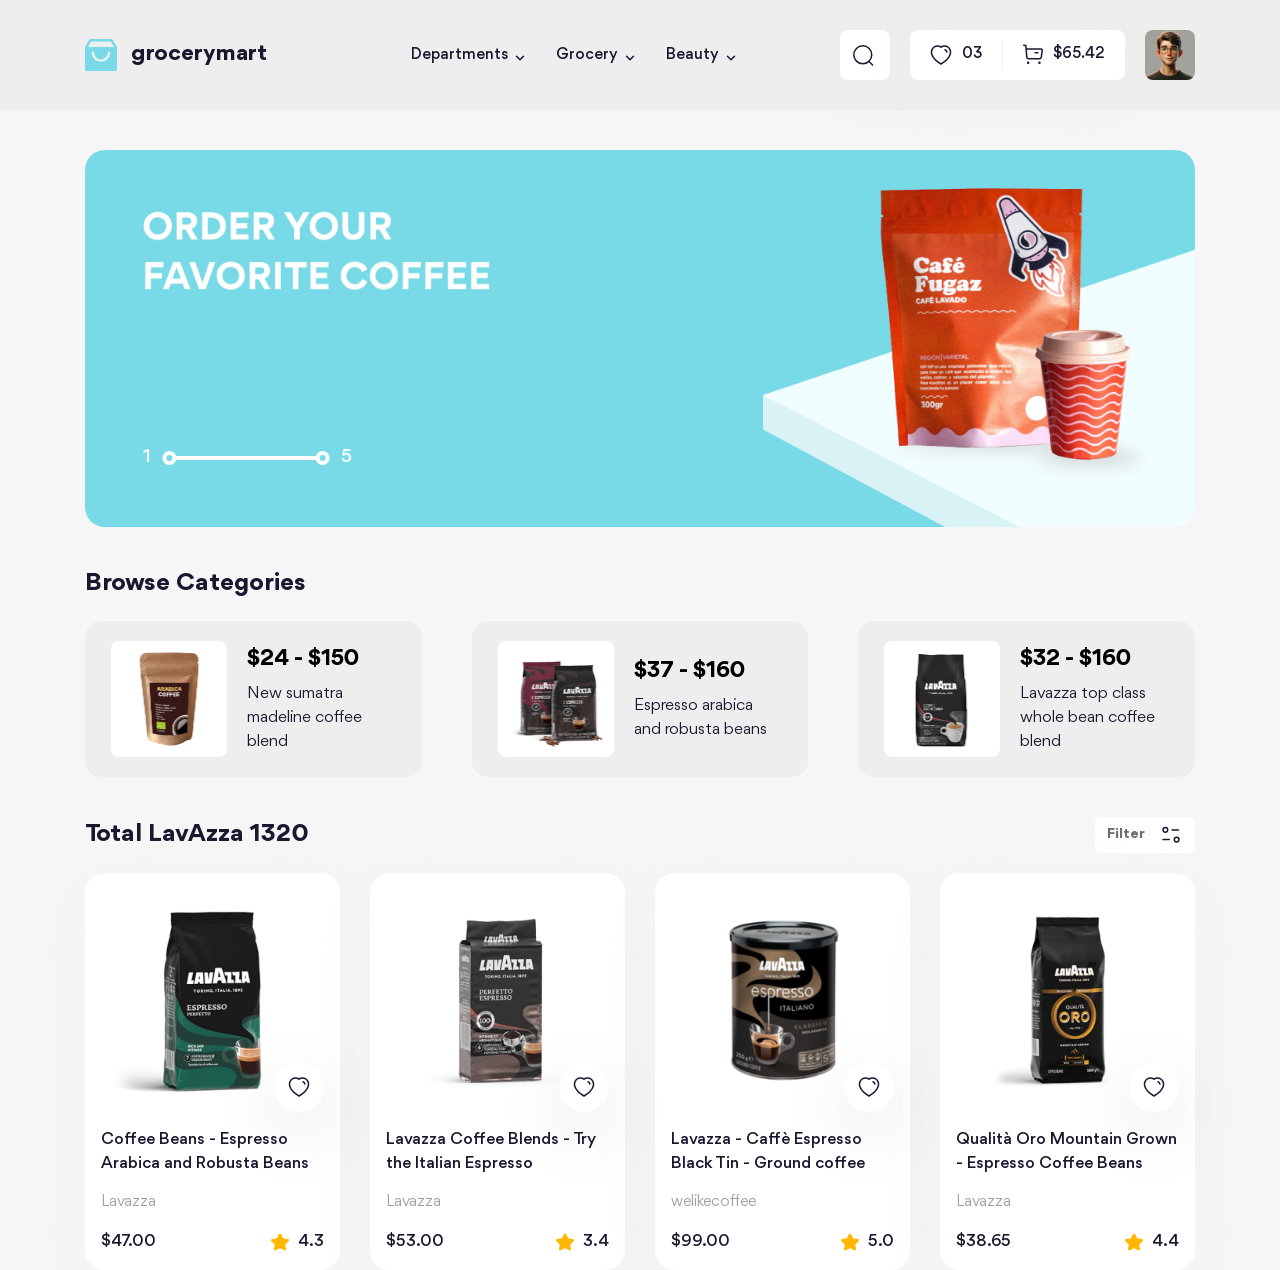
==== commit 26f0b45b: "hello" ====
--- a/index.html
+++ b/index.html
@@ -1,5 +1,5 @@
 <!DOCTYPE html>
-<html lang="en" class="dark">
+<html lang="en" class="">
     <head>
         <meta charset="UTF-8" />
         <meta name="viewport" content="width=device-width, initial-scale=1.0" />
@@ -102,7 +102,7 @@
                         <img src="./assets/icons/filter.svg" alt="" class="icon filter-btn__icon" />
                     </button>
                 </div>
-                <div class="row row-cols-4 row-cols-lg-2 row-cols-sm-1 g-lg-3 g-md-2 gx-sm-4">
+                <div class="row row-cols-4 row-cols-lg-2 row-cols-sm-1 g-lg-3 g-md-2">
                     <!-- Product Card 1 -->
                     <div class="col">
                         <article class="product-card">
--- a/assets/css/main.css
+++ b/assets/css/main.css
@@ -178,6 +178,13 @@
   filter: var(--icon-color);
 }
 
+@media (max-width: 575.98px) {
+  .container {
+    padding-left: 20px !important;
+    padding-right: 20px !important;
+  }
+}
+
 .row > *, .container-fluid, .container {
   padding-left: calc(var(--grid-gutter-x) * 0.5);
   padding-right: calc(var(--grid-gutter-x) * 0.5);
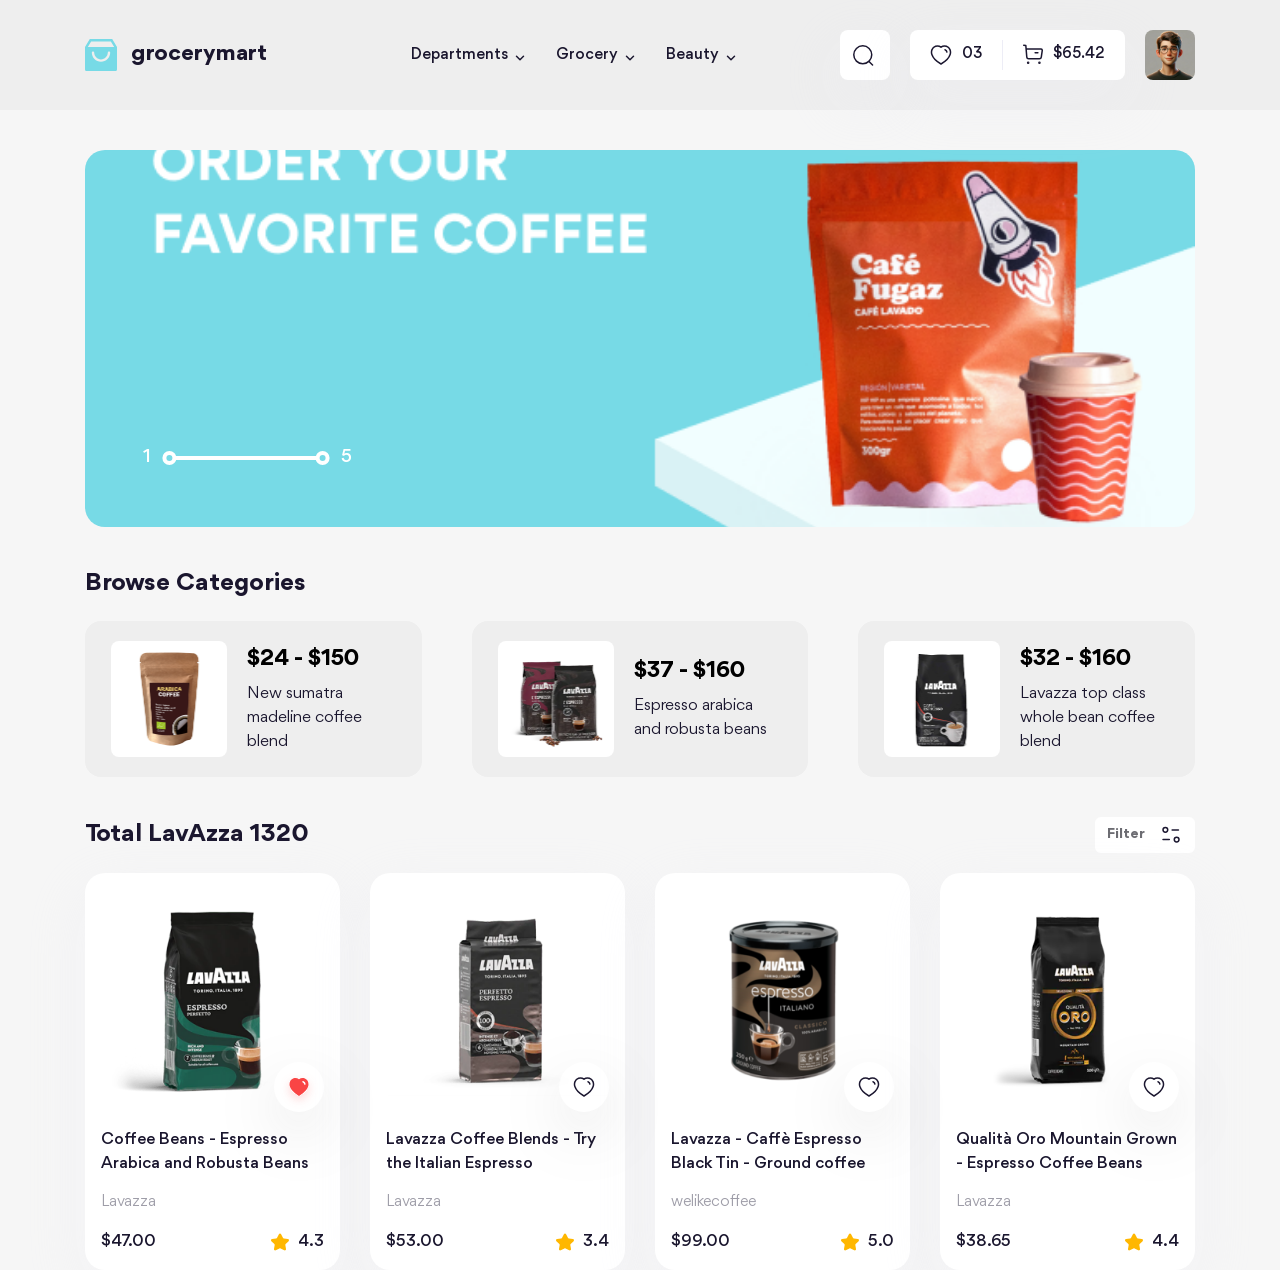
==== commit b25a2b94: "fix bug" ====
--- a/index.html
+++ b/index.html
@@ -57,7 +57,9 @@
             </section>
             <!-- Browse Categories -->
             <section class="home__container">
-                <h2 class="home__heading">Browse Categories</h2>
+                <div class="home__row">
+                    <h2 class="home__heading">Browse Categories</h2>
+                </div>
                 <div class="home__cate row row-cols-3 row-cols-md-1">
                     <!-- Category item 1 -->
                     <div class="col">
@@ -112,6 +114,7 @@
                                 </a>
                                 <button class="like-btn like-btn--liked product-card__like-btn">
                                     <img src="./assets/icons/heart.svg" alt="" class="icon like-btn__icon" />
+                                    <img src="./assets/icons/heart-red.svg" alt="" class="like-btn__icon--liked" />
                                 </button>
                             </div>
 
@@ -134,8 +137,9 @@
                                 <a href="#!">
                                     <img src="./assets/img/product/item-2.png" alt="" class="product-card__thumb" />
                                 </a>
-                                <button class="like-btn like-btn--liked product-card__like-btn">
-                                    <img src="./assets/icons/heart.svg" alt="" class="icon like-btn__icon" />
+                                <button class="like-btn product-card__like-btn">
+                                    <img src="./assets/icons/heart.svg" alt="" class="icon like-btn__icon" />
+                                    <img src="./assets/icons/heart-red.svg" alt="" class="like-btn__icon--liked" />
                                 </button>
                             </div>
 
@@ -158,8 +162,9 @@
                                 <a href="#!">
                                     <img src="./assets/img/product/item-3.png" alt="" class="product-card__thumb" />
                                 </a>
-                                <button class="like-btn like-btn--liked product-card__like-btn">
-                                    <img src="./assets/icons/heart.svg" alt="" class="icon like-btn__icon" />
+                                <button class="like-btn product-card__like-btn">
+                                    <img src="./assets/icons/heart.svg" alt="" class="icon like-btn__icon" />
+                                    <img src="./assets/icons/heart-red.svg" alt="" class="like-btn__icon--liked" />
                                 </button>
                             </div>
 
@@ -182,8 +187,9 @@
                                 <a href="#!">
                                     <img src="./assets/img/product/item-4.png" alt="" class="product-card__thumb" />
                                 </a>
-                                <button class="like-btn like-btn--liked product-card__like-btn">
-                                    <img src="./assets/icons/heart.svg" alt="" class="icon like-btn__icon" />
+                                <button class="like-btn product-card__like-btn">
+                                    <img src="./assets/icons/heart.svg" alt="" class="icon like-btn__icon" />
+                                    <img src="./assets/icons/heart-red.svg" alt="" class="like-btn__icon--liked" />
                                 </button>
                             </div>
 
--- a/assets/css/main.css
+++ b/assets/css/main.css
@@ -1989,6 +1989,15 @@
   height: 50px;
   box-shadow: 0px 20px 60px var(--like-btn-shadow);
 }
+.like-btn:not(.like-btn--liked) .like-btn__icon--liked {
+  display: none;
+}
+.like-btn--liked .like-btn__icon {
+  display: none;
+}
+.like-btn__icon--liked {
+  margin-top: 8px;
+}
 
 .product-card {
   padding: 16px;
@@ -2049,7 +2058,6 @@
   line-height: 141.667%; /* 141.667% */
 }
 .home__cate {
-  margin-top: 20px;
   --grid-gutter-x: 50px;
 }
 @media (max-width: 991.98px) {
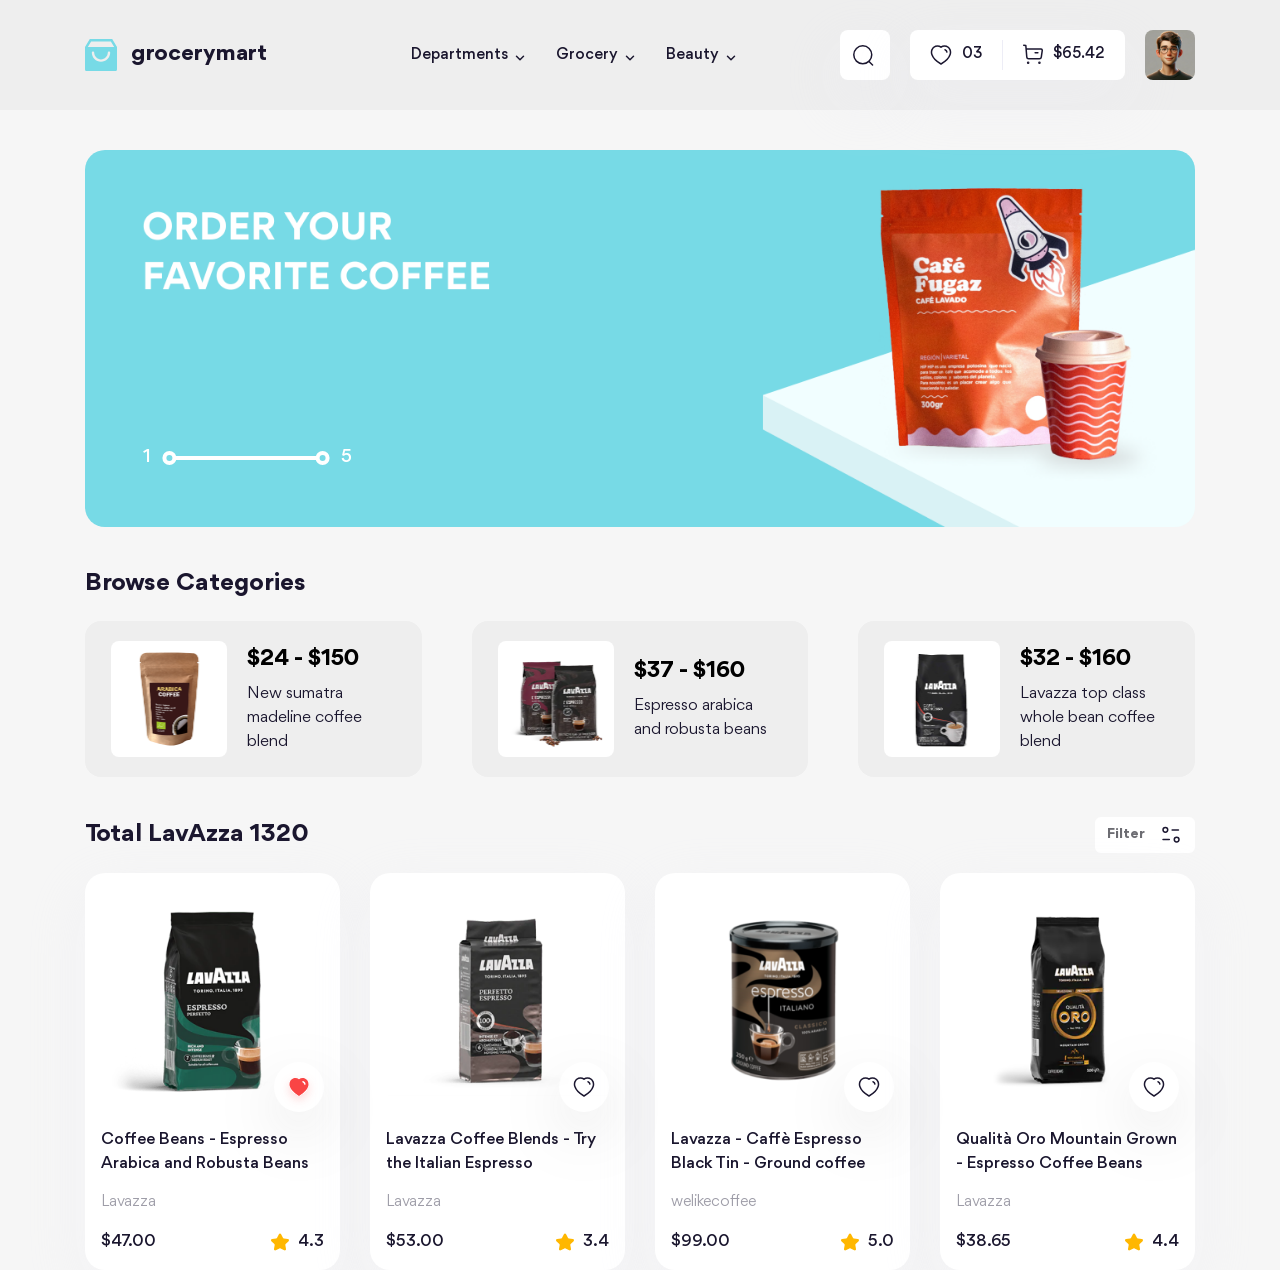
==== commit 4f9402fd: "semantic" ====
--- a/index.html
+++ b/index.html
@@ -32,7 +32,7 @@
         <!-- Main content -->
         <div class="container home">
             <!-- SlideShow -->
-            <section class="home__container">
+            <div class="home__container">
                 <div class="slideshow">
                     <div class="slideshow__inner">
                         <div class="slideshow__item">
@@ -54,7 +54,7 @@
                         <span class="slideshow__num">5</span>
                     </div>
                 </div>
-            </section>
+            </div>
             <!-- Browse Categories -->
             <section class="home__container">
                 <div class="home__row">
@@ -63,35 +63,41 @@
                 <div class="home__cate row row-cols-3 row-cols-md-1">
                     <!-- Category item 1 -->
                     <div class="col">
-                        <article class="cate-item">
-                            <img src="./assets/img/category-item/item-1.png" alt="" class="cate-item__thumb" />
-                            <section class="cate-item__info">
-                                <h3 class="cate-item__title">$24 - $150</h3>
-                                <p class="cate-item__desc">New sumatra madeline coffee blend</p>
-                            </section>
-                        </article>
+                        <a href="">
+                            <article class="cate-item">
+                                <img src="./assets/img/category-item/item-1.png" alt="" class="cate-item__thumb" />
+                                <section class="cate-item__info">
+                                    <h3 class="cate-item__title">$24 - $150</h3>
+                                    <p class="cate-item__desc">New sumatra madeline coffee blend</p>
+                                </section>
+                            </article>
+                        </a>
                     </div>
 
                     <!-- Category item 2 -->
                     <div class="col">
-                        <article class="cate-item">
-                            <img src="./assets/img/category-item/item-2.png" alt="" class="cate-item__thumb" />
-                            <section class="cate-item__info">
-                                <h3 class="cate-item__title">$37 - $160</h3>
-                                <p class="cate-item__desc">Espresso arabica and robusta beans</p>
-                            </section>
-                        </article>
+                        <a href="">
+                            <article class="cate-item">
+                                <img src="./assets/img/category-item/item-2.png" alt="" class="cate-item__thumb" />
+                                <section class="cate-item__info">
+                                    <h3 class="cate-item__title">$37 - $160</h3>
+                                    <p class="cate-item__desc">Espresso arabica and robusta beans</p>
+                                </section>
+                            </article>
+                        </a>
                     </div>
 
                     <!-- Category item 3 -->
                     <div class="col">
-                        <article class="cate-item">
-                            <img src="./assets/img/category-item/item-3.png" alt="" class="cate-item__thumb" />
-                            <section class="cate-item__info">
-                                <h3 class="cate-item__title">$32 - $160</h3>
-                                <p class="cate-item__desc">Lavazza top class whole bean coffee blend</p>
-                            </section>
-                        </article>
+                        <a href="">
+                            <article class="cate-item">
+                                <img src="./assets/img/category-item/item-3.png" alt="" class="cate-item__thumb" />
+                                <section class="cate-item__info">
+                                    <h3 class="cate-item__title">$32 - $160</h3>
+                                    <p class="cate-item__desc">Lavazza top class whole bean coffee blend</p>
+                                </section>
+                            </article>
+                        </a>
                     </div>
                 </div>
             </section>
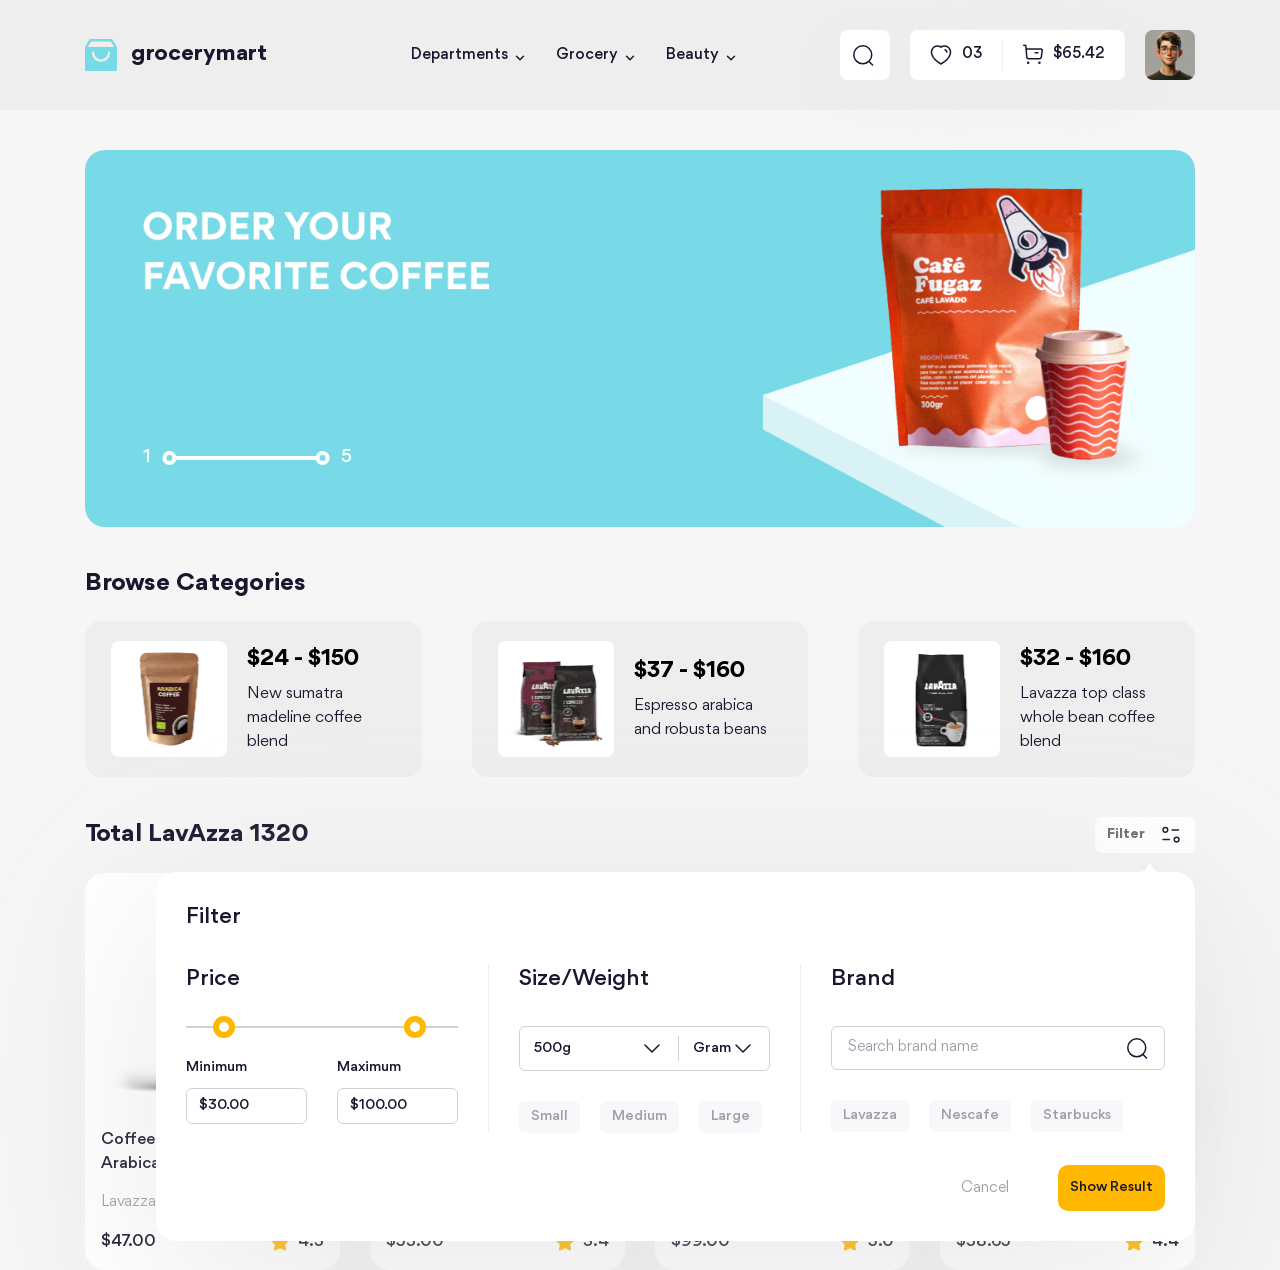
==== commit fe45cd8f: "filter pc" ====
--- a/index.html
+++ b/index.html
@@ -105,11 +105,129 @@
             <section class="home__container">
                 <div class="home__row">
                     <h2 class="home__heading">Total LavAzza 1320</h2>
-                    <button class="filter-btn">
-                        Filter
-                        <img src="./assets/icons/filter.svg" alt="" class="icon filter-btn__icon" />
-                    </button>
-                </div>
+                    <div class="filter-wrap">
+                        <button class="filter-btn">
+                            Filter
+                            <img src="./assets/icons/filter.svg" alt="" class="icon filter-btn__icon" />
+                        </button>
+                        <div class="filter">
+                            <img src="./assets/icons/arrow-up.png" alt="" class="filter__arrow" />
+                            <h3 class="filter__heading">Filter</h3>
+                            <form action="" class="filter__form">
+                                <div class="filter__row">
+                                    <!-- FIlter column 1 -->
+                                    <div class="filter__col">
+                                        <label for="" class="filter__form-label">Price</label>
+                                        <div class="filter__form-group">
+                                            <div
+                                                class="filter__form-slider"
+                                                style="--min-value: 10%; --max-value: 80%"
+                                            ></div>
+                                        </div>
+                                        <div class="filter__form-group filter__form-group--inline">
+                                            <div>
+                                                <label for="" class="filter__form-label filter__form-label--small"
+                                                    >Minimum</label
+                                                >
+                                                <div class="filter__form-text-input filter__form-text-input--small">
+                                                    <input
+                                                        type="text"
+                                                        name=""
+                                                        id=""
+                                                        class="filter__form-input"
+                                                        value="$30.00"
+                                                    />
+                                                </div>
+                                            </div>
+                                            <div>
+                                                <label for="" class="filter__form-label filter__form-label--small"
+                                                    >Maximum</label
+                                                >
+                                                <div class="filter__form-text-input filter__form-text-input--small">
+                                                    <input
+                                                        type="text"
+                                                        name=""
+                                                        id=""
+                                                        class="filter__form-input"
+                                                        value="$100.00"
+                                                    />
+                                                </div>
+                                            </div>
+                                        </div>
+                                    </div>
+
+                                    <div class="filter__separate"></div>
+                                    <!-- FIlter column 2 -->
+                                    <div class="filter__col">
+                                        <label for="" class="filter__form-label">Size/Weight</label>
+                                        <div class="filter__form-group">
+                                            <div class="filter__form-select-wrap">
+                                                <div class="filter__form-select" style="--width: 158px">
+                                                    500g
+                                                    <img
+                                                        src="./assets/icons/select-arrow.svg"
+                                                        alt=""
+                                                        class="filter__form-select-arrow"
+                                                    />
+                                                </div>
+                                                <div class="filter__form-select">
+                                                    Gram
+                                                    <img
+                                                        src="./assets/icons/select-arrow.svg"
+                                                        alt=""
+                                                        class="filter__form-select-arrow"
+                                                    />
+                                                </div>
+                                            </div>
+                                        </div>
+                                        <div class="filter__form-group">
+                                            <div class="filter__form-tags">
+                                                <button class="filter__form-tag">Small</button>
+                                                <button class="filter__form-tag">Medium</button>
+                                                <button class="filter__form-tag">Large</button>
+                                            </div>
+                                        </div>
+                                    </div>
+
+                                    <div class="filter__separate"></div>
+
+                                    <!-- FIlter column 3 -->
+                                    <div class="filter__col">
+                                        <label for="" class="filter__form-label">Brand</label>
+                                        <div class="filter__form-group">
+                                            <div class="filter__form-text-input">
+                                                <input
+                                                    type="text"
+                                                    name=""
+                                                    id=""
+                                                    placeholder="Search brand name"
+                                                    class="filter__form-input"
+                                                />
+                                                <img
+                                                    src="./assets/icons/search.svg"
+                                                    alt=""
+                                                    class="filter__form-input-icon"
+                                                />
+                                            </div>
+                                        </div>
+                                        <div class="filter__form-group">
+                                            <div class="filter__form-tags">
+                                                <button class="filter__form-tag">Lavazza</button>
+                                                <button class="filter__form-tag">Nescafe</button>
+                                                <button class="filter__form-tag">Starbucks</button>
+                                            </div>
+                                        </div>
+                                    </div>
+                                </div>
+                                <div class="filter__row filter__footer">
+                                    <button class="btn btn--text filter__cancel">Cancel</button>
+                                    <button class="btn btn--primary filter__submit">Show Result</button>
+                                </div>
+                            </form>
+                        </div>
+                    </div>
+                </div>
+                <!-- Product list -->
                 <div class="row row-cols-4 row-cols-lg-2 row-cols-sm-1 g-lg-3 g-md-2">
                     <!-- Product Card 1 -->
                     <div class="col">
--- a/assets/css/main.css
+++ b/assets/css/main.css
@@ -169,9 +169,12 @@
 input,
 textarea,
 select {
+  padding: 0;
   font-family: inherit;
   color: inherit;
   -webkit-tap-highlight-color: transparent;
+  outline: none;
+  border: none;
 }
 
 .icon {
@@ -1327,6 +1330,9 @@
   --like-btn-shadow: rgba(124, 124, 124, 0.2);
   --product-card-bg: #fff;
   --product-card-shadow: rgba(237, 237, 246, 0.2);
+  --filter-form-bg: #fff;
+  --filter-form-shadow: rgba(200, 200, 200, 0.4);
+  --filter-form-tag-bg: #f8f8fb;
 }
 @media (max-width: 991.98px) {
   html {
@@ -1999,6 +2005,43 @@
   margin-top: 8px;
 }
 
+.btn {
+  height: 46px;
+  padding: 0 20px;
+  background-color: #f8f8fb;
+  border-radius: 10px;
+  user-select: none;
+  color: #1a162e;
+  font-size: 1.8rem;
+  font-weight: 500;
+}
+.btn + .btn {
+  margin-left: 20px;
+}
+.btn--text {
+  background-color: transparent;
+  color: #9e9da8;
+  font-size: 1.5rem;
+  font-weight: 400;
+}
+.btn--primary {
+  background: #ffb700;
+}
+.btn--outline {
+  background-color: transparent;
+  border: 1px solid #d2d1d6;
+}
+.btn--rounded {
+  border-radius: 99px;
+}
+.btn[disabled], .btn--disable {
+  opacity: 0.5;
+  pointer-events: none;
+}
+.btn:hover {
+  opacity: 0.8;
+}
+
 .product-card {
   padding: 16px;
   border-radius: 20px;
@@ -2044,6 +2087,170 @@
 .product-card__star {
   margin: 0 6px 0 auto;
 }
+.filter-wrap {
+  position: relative;
+  z-index: 1;
+}
+
+.filter {
+  border-radius: 20px;
+  position: absolute;
+  padding: 30px;
+  right: 0;
+  top: 55px;
+  background-color: var(--filter-form-bg);
+  filter: drop-shadow(0px 40px 90px var(--filter-form-shadow));
+}
+.filter__arrow {
+  width: 21px;
+  top: -8px;
+  right: 35px;
+  position: absolute;
+}
+.filter__heading {
+  font-size: 2.2rem;
+  font-weight: 500;
+  line-height: 145.455%; /* 145.455% */
+}
+.filter__form {
+  margin-top: 30px;
+}
+.filter__form-label {
+  display: block;
+  font-size: 2.2rem;
+  font-weight: 500;
+  line-height: 145.455%; /* 145.455% */
+}
+.filter__form-label--small {
+  margin-bottom: 10px;
+  font-size: 1.4rem;
+  font-weight: 500;
+  line-height: 142.857%;
+}
+.filter__form-group {
+  margin-top: 30px;
+}
+.filter__form-group--inline {
+  display: flex;
+  gap: 30px;
+}
+.filter__form-text-input {
+  padding: 0 16px;
+  height: 44px;
+  width: 334px;
+  display: flex;
+  align-items: center;
+  overflow: hidden;
+}
+.filter__form-text-input--small {
+  padding: 0 12px;
+  width: 121px;
+  height: 36px;
+}
+.filter__form-text-input--small .filter__form-input {
+  font-size: 1.4rem;
+}
+.filter__form-input {
+  width: 100%;
+  color: var(--Secondary-Color-Secondary-1, #1a162e);
+  font-size: 1.5rem;
+  font-weight: 500;
+  line-height: 146.667%;
+}
+.filter__form-input::placeholder {
+  color: #9e9da8;
+  font-weight: 400;
+}
+.filter__form-input-icon {
+  margin-left: 12px;
+}
+.filter__form-select-wrap, .filter__form-text-input {
+  border-radius: 6px;
+  border: 1px solid #d2d1d6;
+}
+.filter__form-slider {
+  position: relative;
+  width: 100%;
+  height: 2px;
+  background-color: #d2d1d6;
+}
+.filter__form-slider::before, .filter__form-slider::after {
+  content: "";
+  position: absolute;
+  top: 50%;
+  translate: 0 -50%;
+  width: 22px;
+  height: 22px;
+  border-radius: 50%;
+  background-color: var(--filter-form-bg);
+  border: 6px solid #ffb700;
+}
+.filter__form-slider::before {
+  left: var(--min-value);
+}
+.filter__form-slider::after {
+  left: var(--max-value);
+}
+.filter__form-select-wrap {
+  height: 45px;
+  display: flex;
+  align-items: center;
+}
+.filter__form-select {
+  display: flex;
+  align-items: center;
+  justify-content: space-between;
+  min-width: var(--width, --108px);
+  padding: 0 14px;
+  font-size: 1.4rem;
+  font-weight: 500;
+  line-height: 142.857%;
+  cursor: pointer;
+}
+.filter__form-select + .filter__form-select {
+  border-left: 1px solid #d2d1d6;
+}
+.filter__form-tags {
+  display: flex;
+  flex-wrap: wrap;
+  gap: 10px 20px;
+}
+.filter__form-tag {
+  padding: 6px 12px;
+  border-radius: 6px;
+  background: var(--filter-form-tag-bg);
+  color: #9e9da8;
+  font-size: 1.4rem;
+  font-weight: 500;
+  line-height: 142.857%;
+  transition: color 0.2s;
+}
+.filter__form-tag:hover {
+  color: var(--text-color);
+}
+.filter__row {
+  display: flex;
+}
+.filter__separate {
+  margin: 0 30px;
+  width: 1px;
+  background-color: #eee;
+}
+.filter__footer {
+  justify-content: flex-end;
+  margin-top: 32px;
+}
+.filter__cancel, .filter__submit {
+  width: 107px;
+  padding: 0 10px;
+}
+.filter__cancel {
+  font-size: 1.5rem;
+}
+.filter__submit {
+  font-size: 1.4rem;
+}
+
 .home__container {
   margin-top: 40px;
 }
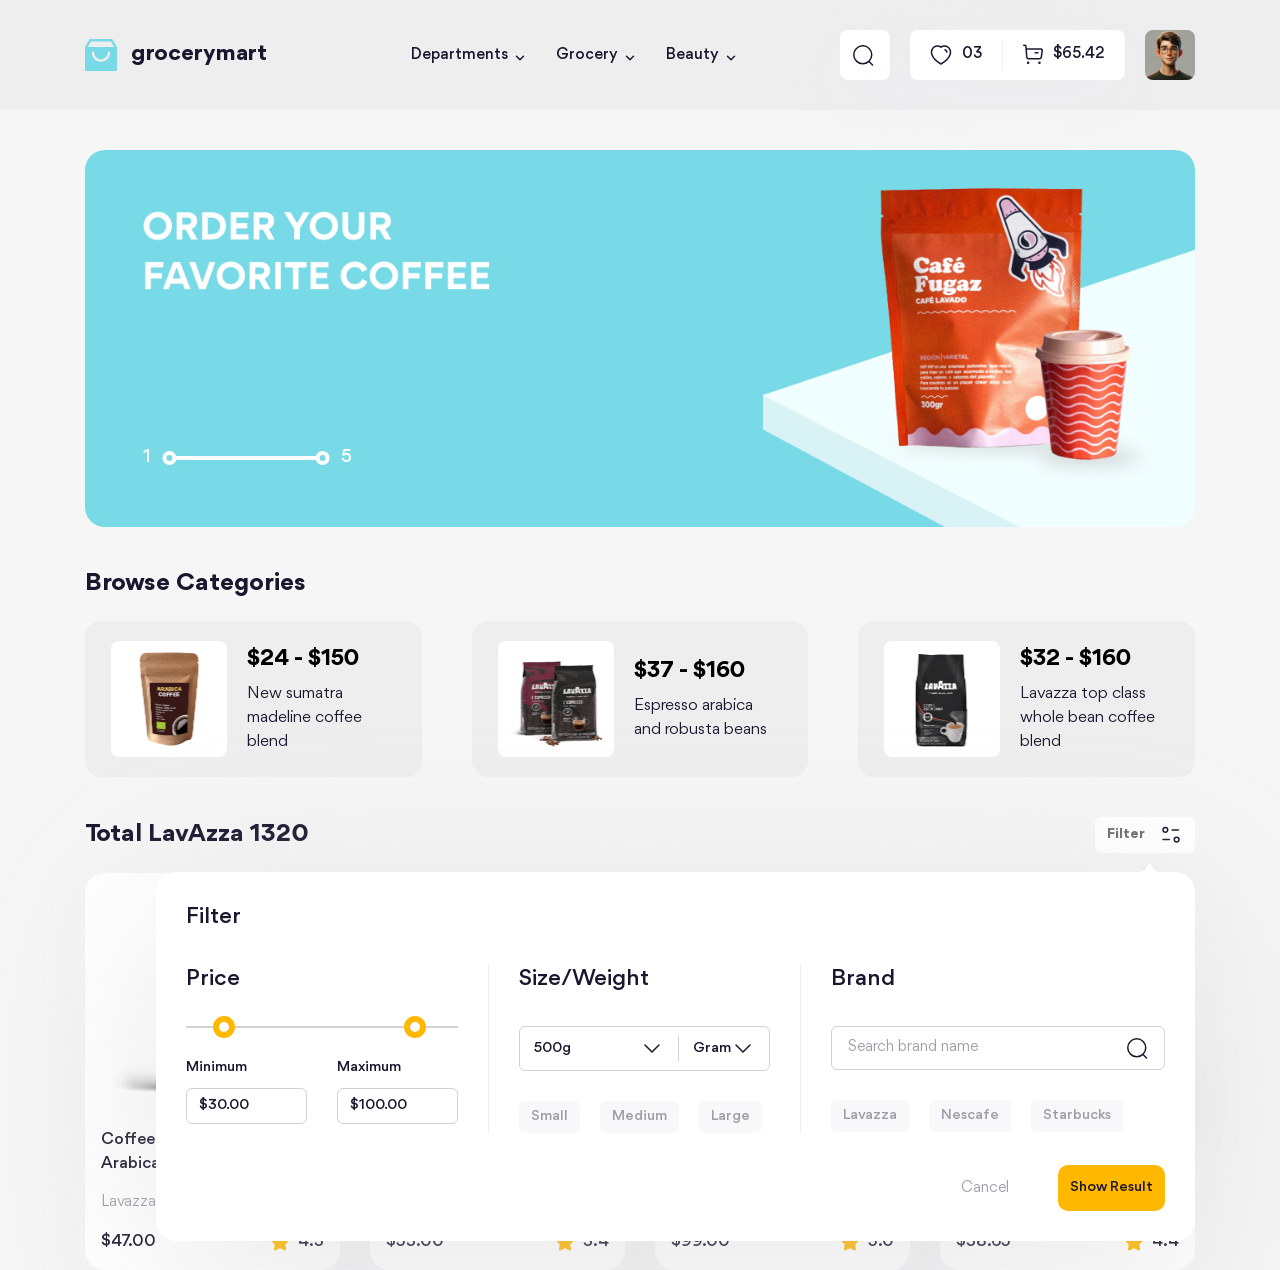
==== commit d335c2c8: "filter form" ====
--- a/index.html
+++ b/index.html
@@ -105,16 +105,17 @@
             <section class="home__container">
                 <div class="home__row">
                     <h2 class="home__heading">Total LavAzza 1320</h2>
+                    <!-- Filter form -->
                     <div class="filter-wrap">
-                        <button class="filter-btn">
+                        <button class="filter-btn js-toggle" toggle-target="#home-filter">
                             Filter
                             <img src="./assets/icons/filter.svg" alt="" class="icon filter-btn__icon" />
                         </button>
-                        <div class="filter">
+                        <div class="filter" id="home-filter">
                             <img src="./assets/icons/arrow-up.png" alt="" class="filter__arrow" />
                             <h3 class="filter__heading">Filter</h3>
                             <form action="" class="filter__form">
-                                <div class="filter__row">
+                                <div class="filter__row filter__content">
                                     <!-- FIlter column 1 -->
                                     <div class="filter__col">
                                         <label for="" class="filter__form-label">Price</label>
@@ -167,7 +168,7 @@
                                                     <img
                                                         src="./assets/icons/select-arrow.svg"
                                                         alt=""
-                                                        class="filter__form-select-arrow"
+                                                        class="icon filter__form-select-arrow"
                                                     />
                                                 </div>
                                                 <div class="filter__form-select">
@@ -175,7 +176,7 @@
                                                     <img
                                                         src="./assets/icons/select-arrow.svg"
                                                         alt=""
-                                                        class="filter__form-select-arrow"
+                                                        class="icon filter__form-select-arrow"
                                                     />
                                                 </div>
                                             </div>
@@ -206,7 +207,7 @@
                                                 <img
                                                     src="./assets/icons/search.svg"
                                                     alt=""
-                                                    class="filter__form-input-icon"
+                                                    class="icon filter__form-input-icon"
                                                 />
                                             </div>
                                         </div>
@@ -220,8 +221,15 @@
                                     </div>
                                 </div>
                                 <div class="filter__row filter__footer">
-                                    <button class="btn btn--text filter__cancel">Cancel</button>
-                                    <button class="btn btn--primary filter__submit">Show Result</button>
+                                    <button class="btn btn--text filter__cancel js-toggle" toggle-target="#home-filter">
+                                        Cancel
+                                    </button>
+                                    <button
+                                        class="btn btn--primary filter__submit js-toggle"
+                                        toggle-target="#home-filter"
+                                    >
+                                        Show Result
+                                    </button>
                                 </div>
                             </form>
                         </div>
--- a/assets/css/main.css
+++ b/assets/css/main.css
@@ -177,6 +177,10 @@
   border: none;
 }
 
+input {
+  background-color: transparent;
+}
+
 .icon {
   filter: var(--icon-color);
 }
@@ -1370,6 +1374,10 @@
   --filter-btn-bg: #171c28;
   --product-card-bg: #171c28;
   --product-card-shadow: rgba(0, 0, 0, 0.2);
+  --filter-form-bg: var(--dropdown-bg-color);
+  --filter-form-shadow: rgba(0, 0, 0, 0.4);
+  --filter-form-tag-bg: #171c28;
+  --filter-form-arrow: var(--dropdown-arrow-color);
 }
 @media (max-width: 991.98px) {
   html.dark {
@@ -2011,7 +2019,6 @@
   background-color: #f8f8fb;
   border-radius: 10px;
   user-select: none;
-  color: #1a162e;
   font-size: 1.8rem;
   font-weight: 500;
 }
@@ -2025,6 +2032,7 @@
   font-weight: 400;
 }
 .btn--primary {
+  color: #1a162e;
   background: #ffb700;
 }
 .btn--outline {
@@ -2100,12 +2108,33 @@
   top: 55px;
   background-color: var(--filter-form-bg);
   filter: drop-shadow(0px 40px 90px var(--filter-form-shadow));
+  transition: opacity, visibility;
+  transition-duration: 0.25s;
+}
+@media (max-width: 1199.98px) {
+  .filter {
+    height: calc(100vh - 300px);
+    overflow-y: auto;
+    padding-bottom: 0;
+    overscroll-behavior: contain;
+  }
+}
+@media (max-width: 575.98px) {
+  .filter {
+    width: 90vw;
+    height: calc(100vh - 100px);
+  }
+}
+.filter.hide {
+  opacity: 0;
+  visibility: hidden;
 }
 .filter__arrow {
   width: 21px;
   top: -8px;
   right: 35px;
   position: absolute;
+  filter: var(--filter-form-arrow);
 }
 .filter__heading {
   font-size: 2.2rem;
@@ -2147,12 +2176,16 @@
   width: 121px;
   height: 36px;
 }
+@media (max-width: 575.98px) {
+  .filter__form-text-input {
+    width: 100%;
+  }
+}
 .filter__form-text-input--small .filter__form-input {
   font-size: 1.4rem;
 }
 .filter__form-input {
   width: 100%;
-  color: var(--Secondary-Color-Secondary-1, #1a162e);
   font-size: 1.5rem;
   font-weight: 500;
   line-height: 146.667%;
@@ -2236,19 +2269,44 @@
   width: 1px;
   background-color: #eee;
 }
+@media (max-width: 1199.98px) {
+  .filter__separate {
+    width: 100%;
+    height: 2px;
+    margin: 30px 0;
+  }
+}
 .filter__footer {
   justify-content: flex-end;
   margin-top: 32px;
 }
+@media (max-width: 1199.98px) {
+  .filter__footer {
+    position: sticky;
+    bottom: 0;
+    background-color: var(--filter-form-bg);
+    padding: 20px 0;
+  }
+}
 .filter__cancel, .filter__submit {
   width: 107px;
   padding: 0 10px;
 }
+@media (max-width: 575.98px) {
+  .filter__cancel, .filter__submit {
+    flex: 1;
+  }
+}
 .filter__cancel {
   font-size: 1.5rem;
 }
 .filter__submit {
   font-size: 1.4rem;
+}
+@media (max-width: 1199.98px) {
+  .filter__content {
+    flex-direction: column;
+  }
 }
 
 .home__container {
@@ -2284,4 +2342,9 @@
   justify-content: space-between;
 }
 
+.header {
+  position: relative;
+  z-index: 2;
+}
+
 /*# sourceMappingURL=main.css.map */
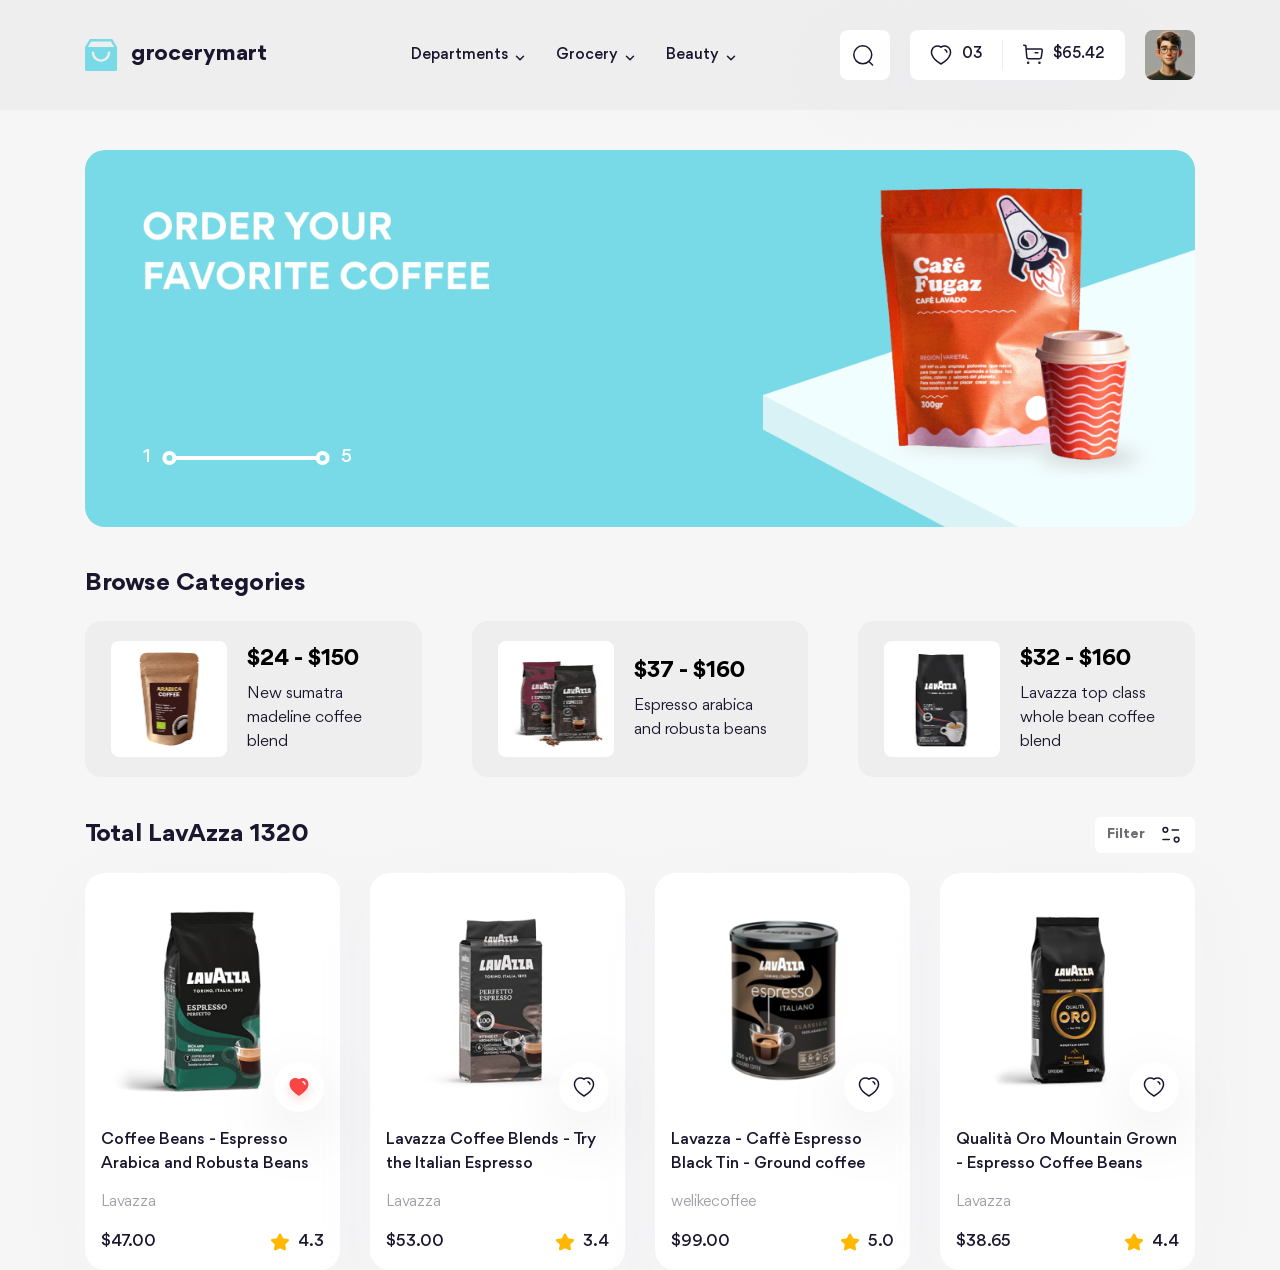
==== commit e14da1fc: "hide" ====
--- a/index.html
+++ b/index.html
@@ -111,7 +111,7 @@
                             Filter
                             <img src="./assets/icons/filter.svg" alt="" class="icon filter-btn__icon" />
                         </button>
-                        <div class="filter" id="home-filter">
+                        <div class="filter hide" id="home-filter">
                             <img src="./assets/icons/arrow-up.png" alt="" class="filter__arrow" />
                             <h3 class="filter__heading">Filter</h3>
                             <form action="" class="filter__form">
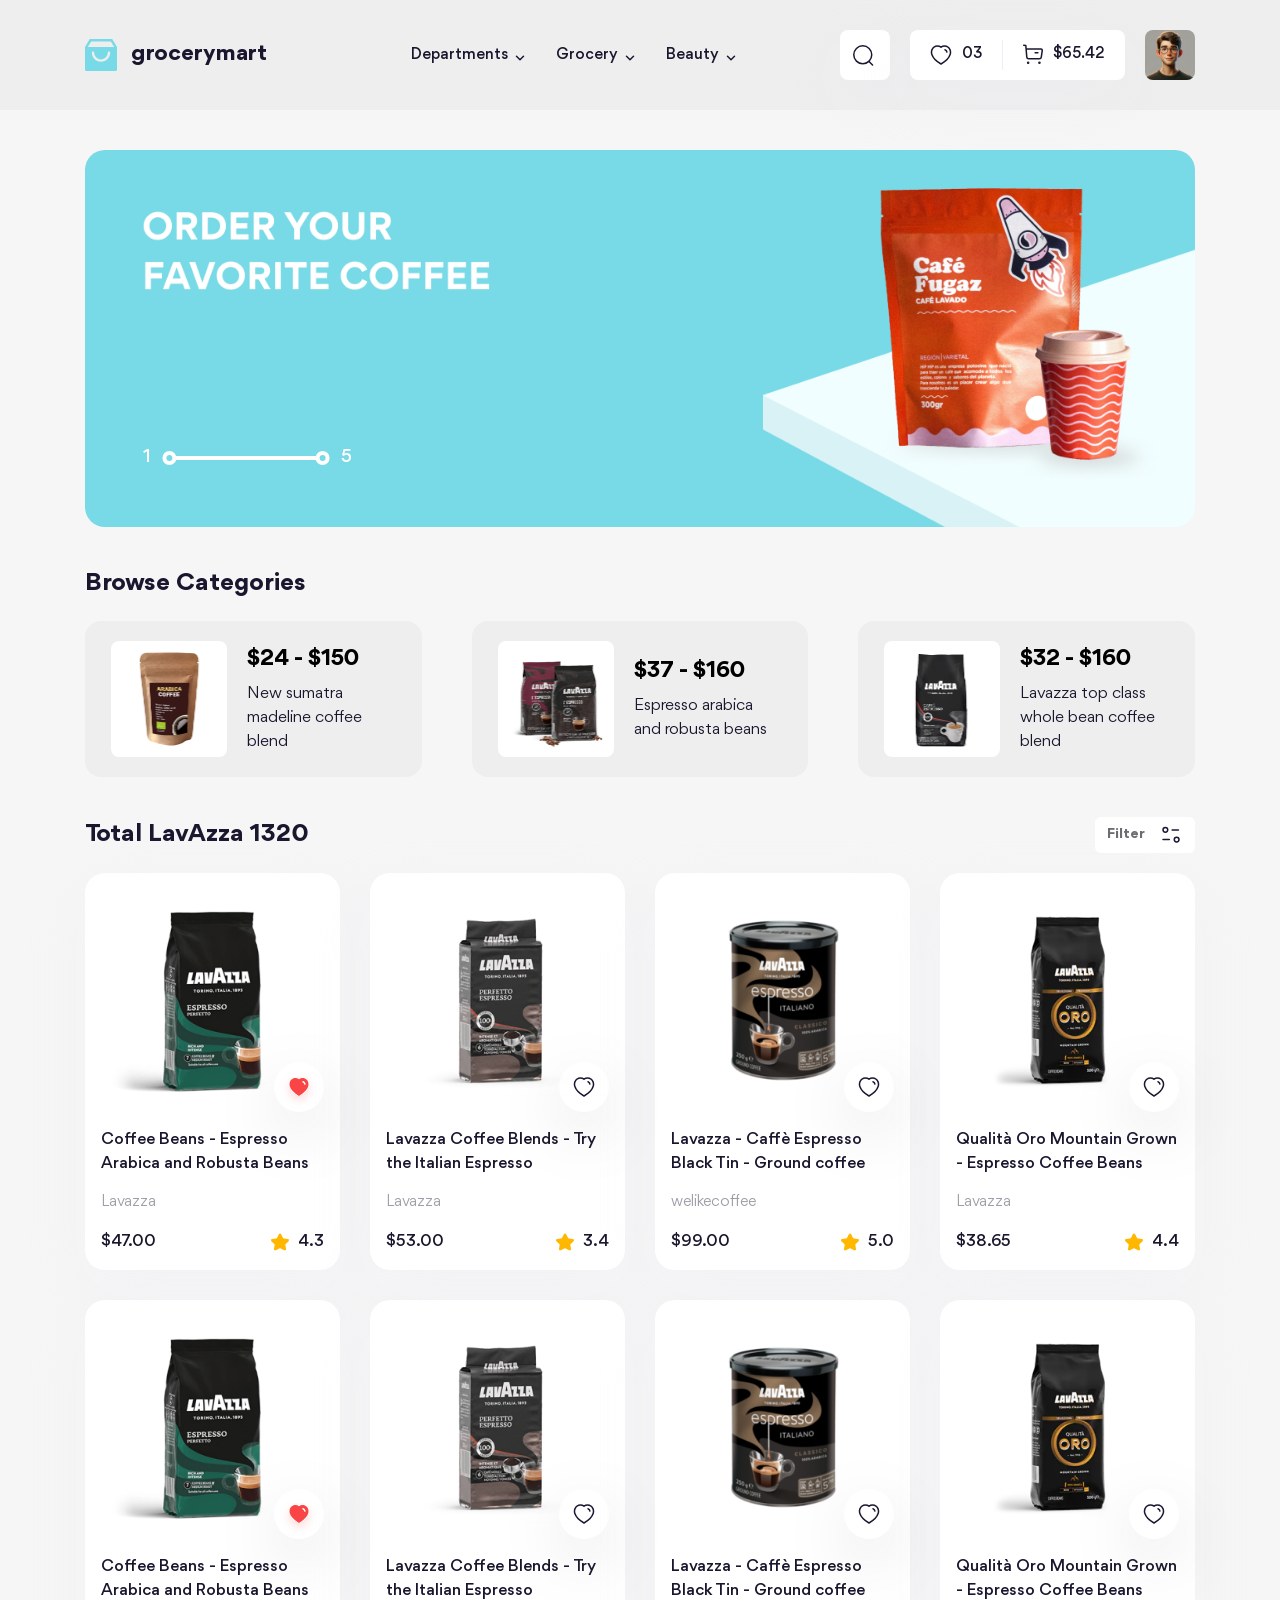
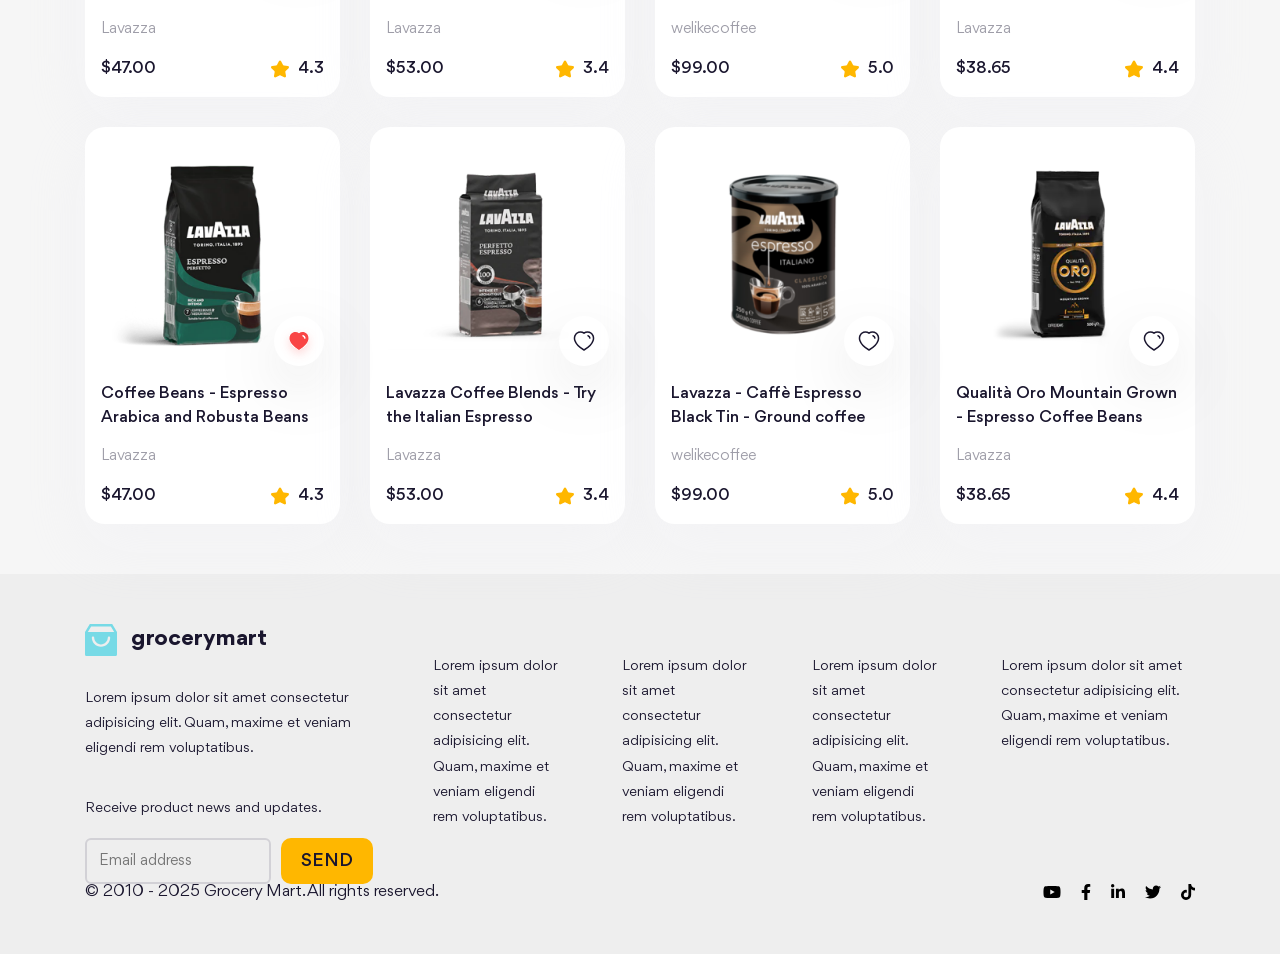
==== commit 2810b1b9: "html base footer" ====
--- a/index.html
+++ b/index.html
@@ -236,7 +236,7 @@
                     </div>
                 </div>
                 <!-- Product list -->
-                <div class="row row-cols-4 row-cols-lg-2 row-cols-sm-1 g-lg-3 g-md-2">
+                <div class="row row-cols-4 row-cols-lg-2 row-cols-sm-1 gy-3 g-lg-3 g-md-2">
                     <!-- Product Card 1 -->
                     <div class="col">
                         <article class="product-card">
@@ -313,6 +313,206 @@
                     </div>
 
                     <!-- Product Card 4 -->
+                    <div class="col">
+                        <article class="product-card">
+                            <div class="product-card__img-wrap">
+                                <a href="#!">
+                                    <img src="./assets/img/product/item-4.png" alt="" class="product-card__thumb" />
+                                </a>
+                                <button class="like-btn product-card__like-btn">
+                                    <img src="./assets/icons/heart.svg" alt="" class="icon like-btn__icon" />
+                                    <img src="./assets/icons/heart-red.svg" alt="" class="like-btn__icon--liked" />
+                                </button>
+                            </div>
+
+                            <a href="">
+                                <h3 class="product-card__title">Qualità Oro Mountain Grown - Espresso Coffee Beans</h3>
+                            </a>
+                            <p class="product-card__brand">Lavazza</p>
+                            <div class="product-card__row">
+                                <span class="product-card__price">$38.65 </span>
+                                <img src="./assets/icons/star.svg" alt="" class="product-card__star" />
+                                <span class="product-card__score">4.4</span>
+                            </div>
+                        </article>
+                    </div>
+
+                    <!-- Product Card 5 -->
+                    <div class="col">
+                        <article class="product-card">
+                            <div class="product-card__img-wrap">
+                                <a href="#!">
+                                    <img src="./assets/img/product/item-1.png" alt="" class="product-card__thumb" />
+                                </a>
+                                <button class="like-btn like-btn--liked product-card__like-btn">
+                                    <img src="./assets/icons/heart.svg" alt="" class="icon like-btn__icon" />
+                                    <img src="./assets/icons/heart-red.svg" alt="" class="like-btn__icon--liked" />
+                                </button>
+                            </div>
+
+                            <a href="">
+                                <h3 class="product-card__title">Coffee Beans - Espresso Arabica and Robusta Beans</h3>
+                            </a>
+                            <p class="product-card__brand">Lavazza</p>
+                            <div class="product-card__row">
+                                <span class="product-card__price">$47.00</span>
+                                <img src="./assets/icons/star.svg" alt="" class="product-card__star" />
+                                <span class="product-card__score">4.3</span>
+                            </div>
+                        </article>
+                    </div>
+
+                    <!-- Product Card 6 -->
+                    <div class="col">
+                        <article class="product-card">
+                            <div class="product-card__img-wrap">
+                                <a href="#!">
+                                    <img src="./assets/img/product/item-2.png" alt="" class="product-card__thumb" />
+                                </a>
+                                <button class="like-btn product-card__like-btn">
+                                    <img src="./assets/icons/heart.svg" alt="" class="icon like-btn__icon" />
+                                    <img src="./assets/icons/heart-red.svg" alt="" class="like-btn__icon--liked" />
+                                </button>
+                            </div>
+
+                            <a href="">
+                                <h3 class="product-card__title">Lavazza Coffee Blends - Try the Italian Espresso</h3>
+                            </a>
+                            <p class="product-card__brand">Lavazza</p>
+                            <div class="product-card__row">
+                                <span class="product-card__price">$53.00</span>
+                                <img src="./assets/icons/star.svg" alt="" class="product-card__star" />
+                                <span class="product-card__score">3.4</span>
+                            </div>
+                        </article>
+                    </div>
+
+                    <!-- Product Card 7 -->
+                    <div class="col">
+                        <article class="product-card">
+                            <div class="product-card__img-wrap">
+                                <a href="#!">
+                                    <img src="./assets/img/product/item-3.png" alt="" class="product-card__thumb" />
+                                </a>
+                                <button class="like-btn product-card__like-btn">
+                                    <img src="./assets/icons/heart.svg" alt="" class="icon like-btn__icon" />
+                                    <img src="./assets/icons/heart-red.svg" alt="" class="like-btn__icon--liked" />
+                                </button>
+                            </div>
+
+                            <a href="">
+                                <h3 class="product-card__title">Lavazza - Caffè Espresso Black Tin - Ground coffee</h3>
+                            </a>
+                            <p class="product-card__brand">welikecoffee</p>
+                            <div class="product-card__row">
+                                <span class="product-card__price">$99.00</span>
+                                <img src="./assets/icons/star.svg" alt="" class="product-card__star" />
+                                <span class="product-card__score">5.0</span>
+                            </div>
+                        </article>
+                    </div>
+
+                    <!-- Product Card 8 -->
+                    <div class="col">
+                        <article class="product-card">
+                            <div class="product-card__img-wrap">
+                                <a href="#!">
+                                    <img src="./assets/img/product/item-4.png" alt="" class="product-card__thumb" />
+                                </a>
+                                <button class="like-btn product-card__like-btn">
+                                    <img src="./assets/icons/heart.svg" alt="" class="icon like-btn__icon" />
+                                    <img src="./assets/icons/heart-red.svg" alt="" class="like-btn__icon--liked" />
+                                </button>
+                            </div>
+
+                            <a href="">
+                                <h3 class="product-card__title">Qualità Oro Mountain Grown - Espresso Coffee Beans</h3>
+                            </a>
+                            <p class="product-card__brand">Lavazza</p>
+                            <div class="product-card__row">
+                                <span class="product-card__price">$38.65 </span>
+                                <img src="./assets/icons/star.svg" alt="" class="product-card__star" />
+                                <span class="product-card__score">4.4</span>
+                            </div>
+                        </article>
+                    </div>
+
+                    <!-- Product Card 9 -->
+                    <div class="col">
+                        <article class="product-card">
+                            <div class="product-card__img-wrap">
+                                <a href="#!">
+                                    <img src="./assets/img/product/item-1.png" alt="" class="product-card__thumb" />
+                                </a>
+                                <button class="like-btn like-btn--liked product-card__like-btn">
+                                    <img src="./assets/icons/heart.svg" alt="" class="icon like-btn__icon" />
+                                    <img src="./assets/icons/heart-red.svg" alt="" class="like-btn__icon--liked" />
+                                </button>
+                            </div>
+
+                            <a href="">
+                                <h3 class="product-card__title">Coffee Beans - Espresso Arabica and Robusta Beans</h3>
+                            </a>
+                            <p class="product-card__brand">Lavazza</p>
+                            <div class="product-card__row">
+                                <span class="product-card__price">$47.00</span>
+                                <img src="./assets/icons/star.svg" alt="" class="product-card__star" />
+                                <span class="product-card__score">4.3</span>
+                            </div>
+                        </article>
+                    </div>
+
+                    <!-- Product Card 10 -->
+                    <div class="col">
+                        <article class="product-card">
+                            <div class="product-card__img-wrap">
+                                <a href="#!">
+                                    <img src="./assets/img/product/item-2.png" alt="" class="product-card__thumb" />
+                                </a>
+                                <button class="like-btn product-card__like-btn">
+                                    <img src="./assets/icons/heart.svg" alt="" class="icon like-btn__icon" />
+                                    <img src="./assets/icons/heart-red.svg" alt="" class="like-btn__icon--liked" />
+                                </button>
+                            </div>
+
+                            <a href="">
+                                <h3 class="product-card__title">Lavazza Coffee Blends - Try the Italian Espresso</h3>
+                            </a>
+                            <p class="product-card__brand">Lavazza</p>
+                            <div class="product-card__row">
+                                <span class="product-card__price">$53.00</span>
+                                <img src="./assets/icons/star.svg" alt="" class="product-card__star" />
+                                <span class="product-card__score">3.4</span>
+                            </div>
+                        </article>
+                    </div>
+
+                    <!-- Product Card 11 -->
+                    <div class="col">
+                        <article class="product-card">
+                            <div class="product-card__img-wrap">
+                                <a href="#!">
+                                    <img src="./assets/img/product/item-3.png" alt="" class="product-card__thumb" />
+                                </a>
+                                <button class="like-btn product-card__like-btn">
+                                    <img src="./assets/icons/heart.svg" alt="" class="icon like-btn__icon" />
+                                    <img src="./assets/icons/heart-red.svg" alt="" class="like-btn__icon--liked" />
+                                </button>
+                            </div>
+
+                            <a href="">
+                                <h3 class="product-card__title">Lavazza - Caffè Espresso Black Tin - Ground coffee</h3>
+                            </a>
+                            <p class="product-card__brand">welikecoffee</p>
+                            <div class="product-card__row">
+                                <span class="product-card__price">$99.00</span>
+                                <img src="./assets/icons/star.svg" alt="" class="product-card__star" />
+                                <span class="product-card__score">5.0</span>
+                            </div>
+                        </article>
+                    </div>
+
+                    <!-- Product Card 12 -->
                     <div class="col">
                         <article class="product-card">
                             <div class="product-card__img-wrap">
@@ -338,12 +538,11 @@
                     </div>
                 </div>
             </section>
-
-            <!-- Footer -->
-            <footer id="footer"></footer>
-            <script>
-                load("#footer", "./templates/footer.html");
-            </script>
         </div>
+        <!-- Footer -->
+        <footer id="footer" class="footer"></footer>
+        <script>
+            load("#footer", "./templates/footer.html");
+        </script>
     </body>
 </html>
--- a/assets/css/main.css
+++ b/assets/css/main.css
@@ -1337,6 +1337,7 @@
   --filter-form-bg: #fff;
   --filter-form-shadow: rgba(200, 200, 200, 0.4);
   --filter-form-tag-bg: #f8f8fb;
+  --footer-bg-color: var(--header-bg-color);
 }
 @media (max-width: 991.98px) {
   html {
@@ -1610,6 +1611,53 @@
   margin-left: auto;
 }
 
+.footer {
+  padding: 50px 0;
+  background: var(--footer-bg-color);
+}
+.footer__row {
+  display: grid;
+  grid-template-columns: 2fr 1fr 1fr 1fr 1.5fr;
+  gap: 60px;
+}
+.footer__input {
+  border: 2px solid #d2d1d6;
+}
+.footer__desc, .footer__help-text {
+  font-size: 14px;
+  line-height: 180%;
+}
+.footer__desc {
+  margin-top: 30px;
+}
+.footer__help-text {
+  margin-top: 35px;
+}
+.footer__form {
+  display: flex;
+  gap: 10px;
+  margin-top: 16px;
+}
+.footer__input {
+  height: 46px;
+  padding: 8px 12px;
+  border: 2px solid #d2d1d6;
+  border-radius: 6px;
+  font-size: 15px;
+  font-weight: 500;
+}
+.footer__input::placeholder {
+  font-weight: 400;
+}
+.footer__bottom {
+  display: flex;
+  justify-content: space-between;
+}
+.footer__socials {
+  display: flex;
+  gap: 20px;
+}
+
 .logo {
   display: flex;
   align-items: center;
@@ -2309,6 +2357,9 @@
   }
 }
 
+.home {
+  margin-bottom: 50px;
+}
 .home__container {
   margin-top: 40px;
 }
